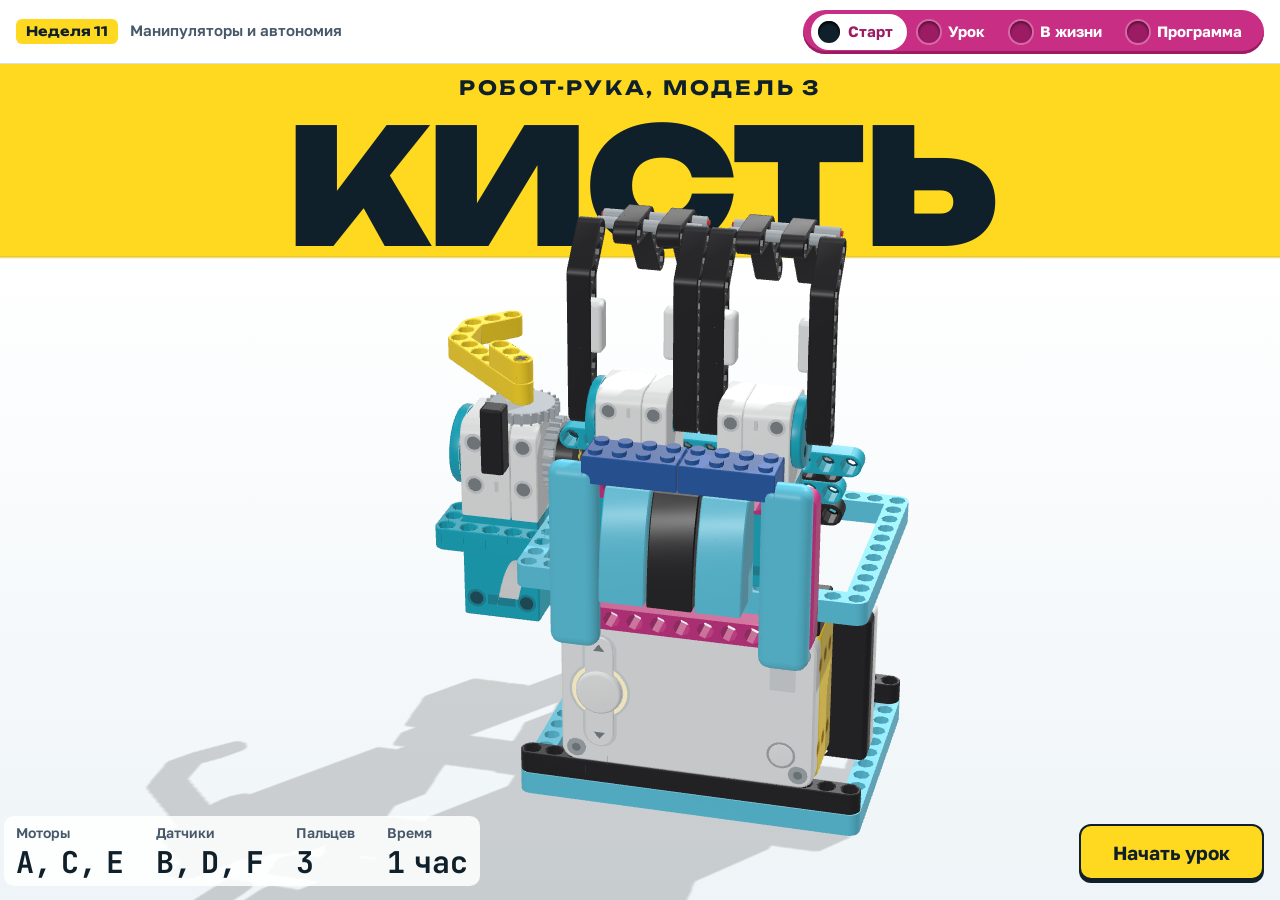
==== index.html @ 3fb63486 "Урок 11: «Кисть» на SPIKE Prime, три пальца, три мотора и три датчика Модель SPIKE Manipulator (авто" ====
<!doctype html>
<html lang="ru">
<head>
<meta charset="utf-8">
<meta name="viewport" content="width=device-width, initial-scale=1, viewport-fit=cover">
<title>Кисть</title>
<meta name="claude:viewport-fit-sides" content="cover">
<link rel="preconnect" href="https://fonts.googleapis.com">
<link rel="preconnect" href="https://fonts.gstatic.com" crossorigin>
<link rel="stylesheet" href="css/style.css">
<link rel="stylesheet" href="css/start.css">
<link rel="stylesheet" href="css/lesson.css">
<link rel="stylesheet" href="css/examples.css">
<link rel="stylesheet" href="css/blocks.css">
<link rel="stylesheet" href="css/program.css">
</head>
<body>
<header class="topbar">
  <a class="topbar__brand" href="#start" aria-label="Кисть, на старт">
    <span class="topbar__week">Неделя 11</span>
    <span class="topbar__topic">Манипуляторы и автономия</span>
  </a>
  <nav class="beam" aria-label="Разделы урока">
    <a class="beam__stop" href="#start" data-view="start"><span class="beam__hole"></span><span class="beam__label">Старт</span></a>
    <a class="beam__stop" href="#lesson" data-view="lesson"><span class="beam__hole"></span><span class="beam__label">Урок</span></a>
    <a class="beam__stop" href="#examples" data-view="examples"><span class="beam__hole"></span><span class="beam__label">В жизни</span></a>
    <a class="beam__stop" href="#program" data-view="program"><span class="beam__hole"></span><span class="beam__label">Программа</span></a>
  </nav>
</header>
<main>
<section id="view-start" class="view" aria-label="Старт">
<div class="hero">
  <p class="hero__kicker">Робот-рука, модель 3</p>
  <h1 class="hero__title">Кисть</h1>
  <div class="hero__stage" role="img" aria-label="Трёхмерная модель «Кисть» из набора LEGO SPIKE Prime: хаб, три пальца, три мотора и три датчика. Её можно вращать мышью или пальцем."></div>
  <div class="hero__foot">
    <dl class="hero__specs">
      <div><dt>Моторы</dt><dd>A, C, E</dd></div>
      <div><dt>Датчики</dt><dd>B, D, F</dd></div>
      <div><dt>Пальцев</dt><dd>3</dd></div>
      <div><dt>Время</dt><dd>1 час</dd></div>
    </dl>
    <a class="btn btn--primary hero__go" href="#lesson">Начать урок</a>
  </div>
</div>

</section>
<section id="view-lesson" class="view" aria-label="Урок" hidden>
<div class="les">

<svg class="les-defs" aria-hidden="true">
  <symbol id="les-ico-force" viewBox="0 0 48 48"><path d="M9 18H5a2 2 0 0 0-2 2v8a2 2 0 0 0 2 2h4M39 18h4a2 2 0 0 1 2 2v8a2 2 0 0 1-2 2h-4" fill="#fff" stroke="currentColor" stroke-width="1.5"/><rect x="9" y="10" width="30" height="28" rx="5" fill="#fff" stroke="currentColor" stroke-width="1.5"/><circle cx="24" cy="24" r="9" fill="currentColor"/><path d="M24 19.5v9M19.5 24h9" stroke="#fff" stroke-width="2.4" stroke-linecap="round"/></symbol>
  <symbol id="les-ico-colour" viewBox="0 0 48 48"><rect x="6" y="6" width="36" height="36" rx="5" fill="#fff" stroke="currentColor" stroke-width="1.5"/><circle cx="24" cy="24" r="13.5" fill="none" stroke="currentColor" stroke-width="2"/><circle cx="24" cy="24" r="9.5" fill="currentColor"/></symbol>
  <symbol id="les-ico-motor" viewBox="0 0 48 48"><circle cx="24" cy="24" r="21" fill="#fff" stroke="currentColor" stroke-width="1.5"/><circle cx="24" cy="12" r="5.7" fill="currentColor"/><circle cx="24" cy="36" r="5.7" fill="currentColor"/><circle cx="12" cy="24" r="5.7" fill="currentColor"/><circle cx="36" cy="24" r="5.7" fill="currentColor"/><path d="M24 20v8M20 24h8" stroke="currentColor" stroke-width="2" stroke-linecap="round"/></symbol>
  <symbol id="les-ico-play" viewBox="0 0 48 48"><path d="M17 13 35 24 17 35z" fill="#fff" stroke="#fff" stroke-width="3.5" stroke-linejoin="round"/></symbol>
  <!-- Week 9's Роборука from the side: hub, frame, motor, two fingers with tyres. -->
  <symbol id="les-pic-arm" viewBox="0 0 230 92">
    <rect x="6" y="22" width="66" height="48" rx="5" fill="#eceded" stroke="#10202a" stroke-width="2"/>
    <rect x="6" y="22" width="66" height="9" rx="4" fill="#fed920"/>
    <circle cx="20" cy="50" r="5" fill="#fff" stroke="#c92e85" stroke-width="3"/>
    <circle cx="60" cy="52" r="7" fill="#fff" stroke="#10202a" stroke-width="2"/>
    <rect x="79" y="25" width="60" height="42" rx="5" fill="none" stroke="#c92e85" stroke-width="9"/>
    <rect x="143" y="33" width="20" height="26" rx="3" fill="#01adc4"/>
    <rect x="161" y="35" width="13" height="22" rx="3" fill="#eceded" stroke="#10202a" stroke-width="2"/>
    <path d="M172 40l26-26M172 52l26 26" stroke="#16151a" stroke-width="7" fill="none"/>
    <circle cx="207" cy="14" r="10" fill="#16151a"/>
    <circle cx="207" cy="78" r="10" fill="#16151a"/>
  </symbol>
  <!-- Week 10's Захваты from the side: hub, stand with the Force Sensor and its wheel, grabber 2 in front. -->
  <symbol id="les-pic-tool" viewBox="0 0 360 200">
    <path d="M60 40C46 70 60 104 52 122M118 120c12-10 20-12 26-12" fill="none" stroke="#fff" stroke-width="7" stroke-linecap="round"/>
    <path d="M60 40C46 70 60 104 52 122M118 120c12-10 20-12 26-12" fill="none" stroke="#a9b0b5" stroke-width="1.5" stroke-dasharray="1 4" stroke-linecap="round"/>
    <rect x="20" y="120" width="112" height="70" rx="8" fill="#fed920"/>
    <rect x="25" y="125" width="102" height="60" rx="5" fill="#eceded"/>
    <circle cx="40" cy="155" r="8" fill="#fff" stroke="#10202a" stroke-width="2"/>
    <path d="M66 140h1M76 140h1M86 140h1M96 140h1M106 140h1M66 150h1M76 150h1M86 150h1M96 150h1M106 150h1M66 160h1M76 160h1M86 160h1M96 160h1M106 160h1M66 170h1M76 170h1M86 170h1M96 170h1M106 170h1" stroke="#a9b0b5" stroke-width="6" stroke-linecap="round"/>
    <rect x="8" y="22" width="11" height="168" rx="3" fill="#16151a"/>
    <rect x="24" y="52" width="10" height="68" rx="3" fill="#01adc4"/>
    <rect x="6" y="80" width="32" height="12" rx="3" fill="#c92e85"/>
    <rect x="28" y="12" width="12" height="40" rx="3" fill="#16151a"/>
    <rect x="38" y="12" width="40" height="40" rx="5" fill="#eceded" stroke="#10202a" stroke-width="2"/>
    <rect x="78" y="28" width="16" height="8" fill="#16151a"/>
    <rect x="92" y="14" width="14" height="36" rx="4" fill="#16151a"/>
    <path d="M95 18v28M99 18v28M103 18v28" stroke="#47586a" stroke-width="1.5"/>
    <rect x="108" y="98" width="62" height="24" rx="4" fill="#01adc4"/>
    <rect x="168" y="96" width="28" height="28" rx="4" fill="#eceded" stroke="#10202a" stroke-width="2"/>
    <rect x="196" y="100" width="22" height="20" rx="3" fill="#c92e85"/>
    <path d="M214 104h56l18-12h40l10 10-10 6h-36l-16 12h-62z" fill="#16151a"/>
    <path d="M214 116h60l14 10h44l8 8-8 6h-48l-14-10h-56z" fill="#16151a" opacity="0.72"/>
    <circle cx="244" cy="112" r="4" fill="#fed920"/>
  </symbol>
  <!-- Today's Кисть from the palm side: frames, hub, palm, two fingers of paired black liftarms, the yellow thumb on the left. -->
  <symbol id="les-pic-hand" viewBox="4 2 172 196">
    <rect x="44" y="186" width="124" height="10" rx="4" fill="#7fd3e6" stroke="#10202a" stroke-width="2"/>
    <rect x="58" y="140" width="96" height="46" rx="5" fill="#eceded" stroke="#10202a" stroke-width="2"/>
    <rect x="58" y="140" width="9" height="46" rx="3" fill="#fed920"/>
    <rect x="145" y="140" width="9" height="46" rx="3" fill="#fed920"/>
    <circle cx="106" cy="163" r="7" fill="#fff" stroke="#10202a" stroke-width="2"/>
    <rect x="44" y="128" width="124" height="12" rx="4" fill="#7fd3e6" stroke="#10202a" stroke-width="2"/>
    <path d="M70 92V22M90 92V22M116 92V22M136 92V22" fill="none" stroke="#16151a" stroke-width="9"/>
    <rect x="63" y="8" width="34" height="16" rx="5" fill="#16151a"/>
    <rect x="109" y="8" width="34" height="16" rx="5" fill="#16151a"/>
    <rect x="74" y="38" width="12" height="10" rx="3" fill="#eceded"/>
    <rect x="120" y="38" width="12" height="10" rx="3" fill="#eceded"/>
    <circle cx="44" cy="104" r="15" fill="#a9b0b5" stroke="#10202a" stroke-width="2" stroke-dasharray="3 2"/>
    <path d="M48 98H14V76" fill="none" stroke="#fed920" stroke-width="11" stroke-linecap="round" stroke-linejoin="round"/>
    <rect x="58" y="70" width="96" height="58" rx="7" fill="#7fd3e6" stroke="#10202a" stroke-width="2"/>
    <rect x="58" y="70" width="96" height="10" rx="3" fill="#1e5aa8"/>
    <rect x="98" y="80" width="16" height="44" fill="#16151a"/>
    <rect x="76" y="108" width="60" height="16" rx="3" fill="#c92e85"/>
  </symbol>
</svg>

<header class="les-head">
  <div>
    <p class="les-head__kicker">Урок: робот-рука, модель 3. Многопальцевые захваты</p>
    <h1>Манипуляторы и автономия</h1>
  </div>
  <div class="les-head__mid">
    <p class="les-head__goal"><b>Цель</b> Двух-трёхпальцевые захваты, улучшения модели, постройка личного захвата.</p>
    <dl class="les-head__facts">
      <div><dt>Время</dt><dd>1 час</dd></div>
      <div><dt>Вид работы</dt><dd>Сборка и разборка</dd></div>
      <div><dt>Неделя</dt><dd>11</dd></div>
    </dl>
  </div>
  <nav class="les-route" aria-labelledby="les-route-title">
    <h2 id="les-route-title">Что узнаем</h2>
    <ol>
      <li><button type="button" data-to="les-was">Три модели</button></li>
      <li><button type="button" data-to="les-fing">Сколько пальцев</button></li>
      <li><button type="button" data-to="les-hand">Наша кисть</button></li>
      <li><button type="button" data-to="les-code">Программа кисти</button></li>
      <li><button type="button" data-to="les-better">Улучшаем модель</button></li>
      <li><button type="button" data-to="les-own">Свой захват</button></li>
      <li><button type="button" data-to="les-build">Сборка и разборка</button></li>
      <li><button type="button" data-to="les-auto">Кто решает</button></li>
      <li><button type="button" data-to="les-quiz">Мини-тест</button></li>
    </ol>
  </nav>
</header>

<section class="les-sec les-was" id="les-was" aria-labelledby="les-was-title">
  <div>
    <h2 id="les-was-title">Три модели одной темы</h2>
    <p class="les-lead">Три урока, три робот-руки. Каждая следующая умеет больше.</p>
  </div>
  <div class="les-vs">
    <article class="les-vs__col">
      <svg class="les-vs__pic" viewBox="0 0 230 92" aria-hidden="true"><use href="#les-pic-arm"/></svg>
      <h3><span>Неделя 9</span> Роборука</h3>
      <dl>
        <div><dt>Моторы</dt><dd>Один, в порту F.</dd></div>
        <div><dt>Пальцы</dt><dd>Два, с шинами. Их сжимает один мотор.</dd></div>
        <div><dt>Управление</dt><dd>Левая кнопка на хабе.</dd></div>
      </dl>
    </article>
    <article class="les-vs__col">
      <svg class="les-vs__pic" viewBox="0 0 360 200" aria-hidden="true"><use href="#les-pic-tool"/></svg>
      <h3><span>Неделя 10</span> Захваты</h3>
      <dl>
        <div><dt>Моторы</dt><dd>Один, в порту A.</dd></div>
        <div><dt>Пальцы</dt><dd>Два сменных захвата: гибкий и раздвоенный.</dd></div>
        <div><dt>Управление</dt><dd>Датчик силы в порту E. Он чувствует, как сильно его нажали.</dd></div>
      </dl>
    </article>
    <article class="les-vs__col les-vs__col--now">
      <svg class="les-vs__pic" viewBox="0 0 172 196" aria-hidden="true"><use href="#les-pic-hand"/></svg>
      <h3><span>Неделя 11, сегодня</span> Кисть</h3>
      <dl>
        <div><dt>Моторы</dt><dd>Три: A, C и E. У каждого пальца свой мотор.</dd></div>
        <div><dt>Пальцы</dt><dd>Три: два пальца и большой палец.</dd></div>
        <div><dt>Управление</dt><dd>Три датчика: силы (D), цвета (F) и расстояния (B).</dd></div>
      </dl>
    </article>
  </div>
  <p class="les-was__sum"><b>Улучшить модель</b> — значит найти, что у неё получается плохо, и переделать именно это. У Роборуки и у захватов всё сжималось вместе, от одного мотора. У кисти каждый палец двигается сам.</p>
</section>

<section class="les-sec les-fing" id="les-fing" aria-labelledby="les-fing-title">
  <div>
    <h2 id="les-fing-title">Сколько пальцев нужно?</h2>
    <p class="les-lead">Два пальца сжимают предмет с двух сторон. Три пальца обхватывают его с трёх сторон. Выбери предмет и хват.</p>
  </div>
  <div class="les-fing__lab">
    <div class="les-fing__pick">
      <fieldset class="les-chips">
        <legend>Предмет</legend>
        <label><input type="radio" name="les-thing" value="cube"><span>Кубик LEGO</span></label>
        <label><input type="radio" name="les-thing" value="ball" checked><span>Мяч</span></label>
        <label><input type="radio" name="les-thing" value="pencil"><span>Карандаш</span></label>
        <label><input type="radio" name="les-thing" value="apple"><span>Яблоко</span></label>
      </fieldset>
      <fieldset class="les-chips">
        <legend>Хват</legend>
        <label><input type="radio" name="les-grip" value="2" checked><span>2 пальца</span></label>
        <label><input type="radio" name="les-grip" value="3"><span>3 пальца</span></label>
      </fieldset>
    </div>
    <figure class="les-fing__fig">
      <svg id="les-fing-svg" viewBox="-100 -100 200 200" role="img" aria-labelledby="les-fing-touch">
        <circle class="les-fing__ring" r="92"/>
        <g data-thing="cube"><rect class="les-fing__cube" x="-34" y="-34" width="68" height="68" rx="3"/><circle class="les-fing__stud" cx="-15" cy="-15" r="9"/><circle class="les-fing__stud" cx="15" cy="-15" r="9"/><circle class="les-fing__stud" cx="-15" cy="15" r="9"/><circle class="les-fing__stud" cx="15" cy="15" r="9"/></g>
        <g data-thing="ball"><circle class="les-fing__ball" r="40"/><path class="les-fing__seam" d="M-28-28c18 14 18 42 0 56M28-28c-18 14-18 42 0 56"/></g>
        <g data-thing="pencil"><path class="les-fing__pencil" d="M15.6-9V9L0 18-15.6 9V-9L0-18z"/><circle class="les-fing__wood" r="9"/><circle class="les-fing__lead" r="3.5"/></g>
        <g data-thing="apple"><circle class="les-fing__apple" r="48"/><path class="les-fing__stem" d="M0-6C1-16 4-22 8-27"/><path class="les-fing__leaf" d="M3-14c8-12 20-11 24-6-8 7-17 9-24 6z"/></g>
        <g id="les-fing-jaws"><g class="les-jaw"><rect x="0" y="-17" width="110" height="34" rx="8"/></g><g class="les-jaw"><rect x="0" y="-17" width="110" height="34" rx="8"/></g><g class="les-jaw"><rect x="0" y="-17" width="110" height="34" rx="8"/></g></g>
        <g id="les-fing-dots"></g>
      </svg>
      <figcaption>Вид сверху. Розовым отмечено, где пальцы касаются предмета.</figcaption>
    </figure>
    <div class="les-fing__out" aria-live="polite">
      <p class="les-fing__touch" id="les-fing-touch"></p>
      <p class="les-fing__v" id="les-fing-v"></p>
      <p class="les-fing__why" id="les-fing-why"></p>
    </div>
  </div>
  <p class="les-fing__note">Схема упрощённая: пальцы плоские и сходятся точно к середине. На деле многое решают форма пальцев, резина и сила сжатия.</p>
  <div class="les-thumb">
    <p><b>Рука человека.</b> Большой палец человека противопоставлен остальным: он может прижиматься к каждому из них. Попробуй поднять карандаш со стола, не трогая его большим пальцем.</p>
    <p><b>Наша кисть.</b> У неё тоже есть большой палец. Он поворачивается к ладони, навстречу двум другим пальцам.</p>
  </div>
</section>

<section class="les-sec les-hand" id="les-hand" aria-labelledby="les-hand-title">
  <div>
    <h2 id="les-hand-title">Наша кисть</h2>
    <p class="les-lead">Нажми на часть: она останется яркой, а всё остальное станет прозрачным. Модель можно вращать.</p>
  </div>
  <div class="les-hand__bench">
    <div class="les-hand__stage" id="les-hand-stage" role="img" aria-label="Трёхмерная модель кисти. Её можно вращать."></div>
    <div class="les-hand__panel">
      <div class="les-parts" id="les-parts" role="group" aria-label="Части кисти"></div>
      <div class="les-part" aria-live="polite">
        <h3 id="les-part-name">Вся кисть</h3>
        <p id="les-part-role">Хаб, три мотора и три датчика: вся электроника набора.</p>
      </div>
    </div>
  </div>
  <div class="les-hand__more">
    <div class="les-hand__ports">
      <h3>Порты</h3>
      <table class="les-tab les-ptab">
        <thead><tr><th scope="col">Порт</th><th scope="col">Что подключено</th><th scope="col">Зачем</th></tr></thead>
        <tbody>
          <tr><th scope="row"><button type="button" class="les-port" data-part="fingerA" aria-label="Порт A: показать палец A">A</button></th><td>Средний мотор</td><td>Палец A</td></tr>
          <tr><th scope="row"><button type="button" class="les-port" data-part="distance" aria-label="Порт B: показать датчик расстояния">B</button></th><td>Датчик расстояния</td><td>Смотрит назад. Программа автора его не использует</td></tr>
          <tr><th scope="row"><button type="button" class="les-port" data-part="fingerC" aria-label="Порт C: показать палец C">C</button></th><td>Средний мотор</td><td>Палец C, рядом с большим</td></tr>
          <tr><th scope="row"><button type="button" class="les-port" data-part="controls" aria-label="Порт D: показать датчики силы и цвета">D</button></th><td>Датчик силы</td><td>Кнопка: сгибает пальцы A и C</td></tr>
          <tr><th scope="row"><button type="button" class="les-port" data-part="thumb" aria-label="Порт E: показать большой палец">E</button></th><td>Большой мотор</td><td>Большой палец, через две шестерни</td></tr>
          <tr><th scope="row"><button type="button" class="les-port" data-part="controls" aria-label="Порт F: показать датчики силы и цвета">F</button></th><td>Датчик цвета</td><td>Красная карточка сгибает большой палец</td></tr>
        </tbody>
      </table>
    </div>
    <figure class="les-how">
      <svg viewBox="0 0 240 200" aria-hidden="true">
        <path class="les-how__arc" d="M120 22A118 118 0 0 1 198 170"/>
        <path class="les-how__tip" d="M198 170l-14-2 9-11z"/>
        <rect class="les-how__motor" x="58" y="108" width="54" height="54" rx="9"/>
        <g class="les-how__finger"><path d="M85 135V40l35-18"/><circle cx="85" cy="70" r="3.5"/><circle cx="85" cy="100" r="3.5"/></g>
        <circle class="les-how__rotor" cx="85" cy="135" r="13"/>
        <path class="les-how__axle" d="M79 135h12M85 129v12"/>
      </svg>
      <figcaption><b>Как двигается палец.</b> Весь палец поворачивается на оси своего мотора. Суставов внутри пальца нет: он жёсткий.</figcaption>
    </figure>
    <figure class="les-gears">
      <svg viewBox="0 0 280 200" aria-hidden="true">
        <g transform="translate(88 112)"><g id="les-gear-a"><path class="les-gears__wheel" id="les-gear-a-path"/><circle class="les-gears__hub" r="12"/><path class="les-gears__mark" d="M0-12v-18"/></g></g>
        <g transform="translate(165 112)"><g id="les-gear-b"><path class="les-gears__wheel" id="les-gear-b-path" transform="rotate(3.75)"/><path class="les-gears__thumb les-gears__thumb--edge" d="M0 0V-70h-26"/><path class="les-gears__thumb" d="M0 0V-70h-26"/><circle class="les-gears__hub" r="12"/></g></g>
        <text class="les-gears__lbl" x="62" y="190">мотор E</text>
        <text class="les-gears__lbl" x="206" y="190">большой палец</text>
      </svg>
      <figcaption><b>Шестерни большого пальца.</b> Две одинаковые шестерни по 24 зуба: палец поворачивается на столько же градусов, сколько мотор, но в другую сторону.</figcaption>
      <label class="les-range">Поверни мотор E<input type="range" id="les-gear" min="0" max="80" value="0"></label>
      <p class="les-gears__out" id="les-gear-out"></p>
    </figure>
  </div>
</section>

<section class="les-sec les-code" id="les-code" aria-labelledby="les-code-title">
  <div>
    <h2 id="les-code-title">Программа кисти</h2>
    <p class="les-lead">Программу «Manipulator 1» написал автор модели. В ней шесть подпрограмм, и каждая ждёт своего события. Когда подпрограмма работает, она светится, как в приложении SPIKE.</p>
  </div>
  <div class="les-code__bench">
    <div class="les-stacks">
      <div class="les-stacks__group">
        <h3>Старт</h3>
        <article class="les-stack" data-stack="start">
          <div class="les-prog" role="img" aria-label="Когда запускается подпрограмма: моторам A, C и E задать скорость 100 процентов, затем A, C и E перейти самым коротким путём в положение 0.">
            <div class="blk blk--hat blk--event"><svg class="blk__ico"><use href="#les-ico-play"/></svg>когда запускается подпрограмма</div>
            <div class="blk blk--motor"><svg class="blk__ico"><use href="#les-ico-motor"/></svg><span class="blk__port">A</span>задать скорость<span class="blk__num">100</span>%</div>
            <div class="blk blk--motor"><svg class="blk__ico"><use href="#les-ico-motor"/></svg><span class="blk__port">C</span>задать скорость<span class="blk__num">100</span>%</div>
            <div class="blk blk--motor"><svg class="blk__ico"><use href="#les-ico-motor"/></svg><span class="blk__port">E</span>задать скорость<span class="blk__num">100</span>%</div>
            <div class="blk blk--motor"><svg class="blk__ico"><use href="#les-ico-motor"/></svg><span class="blk__port">A</span>перейти<span class="blk__dd">самым коротким путём</span>в положение<span class="blk__num">0</span></div>
            <div class="blk blk--motor"><svg class="blk__ico"><use href="#les-ico-motor"/></svg><span class="blk__port">C</span>перейти<span class="blk__dd">самым коротким путём</span>в положение<span class="blk__num">0</span></div>
            <div class="blk blk--motor"><svg class="blk__ico"><use href="#les-ico-motor"/></svg><span class="blk__port">E</span>перейти<span class="blk__dd">самым коротким путём</span>в положение<span class="blk__num">0</span></div>
          </div>
          <p>При запуске: самая большая скорость и все три пальца в положение 0, то есть разжаты.</p>
        </article>
      </div>
      <div class="les-stacks__group">
        <h3>Датчик силы, порт D</h3>
        <article class="les-stack" data-stack="pressed">
          <div class="les-prog" role="img" aria-label="D когда нажата: C перейти самым коротким путём в положение 270.">
            <div class="blk blk--hat blk--event"><svg class="blk__ico"><use href="#les-ico-force"/></svg><span class="blk__port">D</span>когда<span class="blk__dd">нажата</span></div>
            <div class="blk blk--motor"><svg class="blk__ico"><use href="#les-ico-motor"/></svg><span class="blk__port">C</span>перейти<span class="blk__dd">самым коротким путём</span>в положение<span class="blk__num">270</span></div>
          </div>
          <p>Нажали слегка: сгибается палец C. Самый короткий путь от 0 до 270 — поворот на 90° против часовой стрелки.</p>
        </article>
        <article class="les-stack" data-stack="hard">
          <div class="les-prog" role="img" aria-label="D когда сильно нажата: A перейти самым коротким путём в положение 90.">
            <div class="blk blk--hat blk--event"><svg class="blk__ico"><use href="#les-ico-force"/></svg><span class="blk__port">D</span>когда<span class="blk__dd">сильно нажата</span></div>
            <div class="blk blk--motor"><svg class="blk__ico"><use href="#les-ico-motor"/></svg><span class="blk__port">A</span>перейти<span class="blk__dd">самым коротким путём</span>в положение<span class="blk__num">90</span></div>
          </div>
          <p>Нажали сильно: сгибается ещё и палец A. Пальцы A и C зеркальные, поэтому у A положение 90, а у C 270.</p>
        </article>
        <article class="les-stack" data-stack="released">
          <div class="les-prog" role="img" aria-label="D когда отпущена: A перейти самым коротким путём в положение 0, затем C перейти самым коротким путём в положение 0.">
            <div class="blk blk--hat blk--event"><svg class="blk__ico"><use href="#les-ico-force"/></svg><span class="blk__port">D</span>когда<span class="blk__dd">отпущена</span></div>
            <div class="blk blk--motor"><svg class="blk__ico"><use href="#les-ico-motor"/></svg><span class="blk__port">A</span>перейти<span class="blk__dd">самым коротким путём</span>в положение<span class="blk__num">0</span></div>
            <div class="blk blk--motor"><svg class="blk__ico"><use href="#les-ico-motor"/></svg><span class="blk__port">C</span>перейти<span class="blk__dd">самым коротким путём</span>в положение<span class="blk__num">0</span></div>
          </div>
          <p>Отпустили: сначала разгибается палец A, за ним палец C.</p>
        </article>
      </div>
      <div class="les-stacks__group">
        <h3>Датчик цвета, порт F</h3>
        <article class="les-stack" data-stack="red">
          <div class="les-prog" role="img" aria-label="F когда цвет красный: E перейти самым коротким путём в положение 80.">
            <div class="blk blk--hat blk--event"><svg class="blk__ico"><use href="#les-ico-colour"/></svg><span class="blk__port">F</span>когда цвет<span class="blk__dd blk__dd--sw"><i style="background:#e3000b"></i>красный</span></div>
            <div class="blk blk--motor"><svg class="blk__ico"><use href="#les-ico-motor"/></svg><span class="blk__port">E</span>перейти<span class="blk__dd">самым коротким путём</span>в положение<span class="blk__num">80</span></div>
          </div>
          <p>Показали красную карточку: сгибается большой палец.</p>
        </article>
        <article class="les-stack" data-stack="none">
          <div class="les-prog" role="img" aria-label="F когда цвет нет цвета: E перейти самым коротким путём в положение 0.">
            <div class="blk blk--hat blk--event"><svg class="blk__ico"><use href="#les-ico-colour"/></svg><span class="blk__port">F</span>когда цвет<span class="blk__dd blk__dd--sw"><i class="is-none"></i>нет цвета</span></div>
            <div class="blk blk--motor"><svg class="blk__ico"><use href="#les-ico-motor"/></svg><span class="blk__port">E</span>перейти<span class="blk__dd">самым коротким путём</span>в положение<span class="blk__num">0</span></div>
          </div>
          <p>Убрали карточку: датчик видит «нет цвета», и большой палец разгибается.</p>
        </article>
      </div>
    </div>
    <div class="les-try" id="les-try">
      <div class="les-try__stage" id="les-try-stage" role="img" aria-label="Трёхмерная модель кисти, вид со стороны оператора. Её можно вращать."></div>
      <div class="les-try__panel">
        <p class="les-try__lbl">Датчик силы D</p>
        <div class="les-switch les-switch--3" role="group" aria-label="Датчик силы D">
          <button type="button" data-force="0" aria-pressed="true">Отпущена</button>
          <button type="button" data-force="1" aria-pressed="false">Нажата</button>
          <button type="button" data-force="2" aria-pressed="false">Сильно нажата</button>
        </div>
        <p class="les-try__lbl">Датчик цвета F</p>
        <button type="button" class="les-card" id="les-card" aria-pressed="false"><i></i>Красная карточка</button>
        <p class="les-try__read"><span>A <output id="les-pos-A">0</output>°</span><span>C <output id="les-pos-C">0</output>°</span><span>E <output id="les-pos-E">0</output>°</span></p>
        <p class="les-try__hint">Попробуй: нажми слегка, потом сильно, потом отпусти. Оператор стоит сзади кисти: там датчики силы и цвета.</p>
      </div>
    </div>
  </div>
</section>

<section class="les-sec les-better" id="les-better" aria-labelledby="les-better-title">
  <div>
    <h2 id="les-better-title">Улучшаем модель</h2>
    <p class="les-lead">Модель редко получается идеальной с первого раза. Инженеры улучшают её по кругу:</p>
  </div>
  <div class="les-cycle">
    <ol>
      <li><b>Собрали</b> По инструкции.</li>
      <li><b>Испытали</b> Берём разные предметы.</li>
      <li><b>Нашли слабое место</b> Что выпадает и почему?</li>
      <li><b>Улучшили</b> Меняем одно.</li>
      <li><b>Снова испытали</b> Стало лучше?</li>
    </ol>
  </div>
  <div class="les-ideas">
    <article class="les-idea">
      <h3>Резиновые накладки на пальцы</h3>
      <p>Резина даёт трение, и предмет не выскальзывает. Так работали шины на пальцах Роборуки.</p>
    </article>
    <article class="les-idea">
      <h3>Три пальца одним нажатием</h3>
      <p>Сейчас для большого пальца нужна ещё и карточка. Если сильное нажатие сгибает все три пальца, хватит одной руки.</p>
      <p class="les-idea__try">Задание «Три пальца одной кнопкой» на экране «Программа».</p>
    </article>
    <article class="les-idea">
      <h3>Кисть реагирует сама</h3>
      <p>Датчик расстояния уже стоит на модели, но программа его не использует. С ним кисть может сама разжаться, когда к ней подносят руку.</p>
      <p class="les-idea__try">Задание «Передай предмет» на экране «Программа».</p>
    </article>
    <article class="les-idea">
      <h3>Другие шестерни для большого пальца</h3>
      <p>Сейчас шестерни одинаковые, 1:1. Маленькая на моторе и большая на пальце: палец сильнее, но медленнее. Наоборот: быстрее, но слабее.</p>
    </article>
  </div>
</section>

<section class="les-sec les-own" id="les-own" aria-labelledby="les-own-title">
  <div>
    <h2 id="les-own-title">Свой захват</h2>
    <p class="les-lead">Придумай захват для своего предмета. Выбери ответы, и появится паспорт захвата. Он сохранится в этом браузере.</p>
  </div>
  <div class="les-own__bench">
    <form class="les-plan" id="les-plan" autocomplete="off">
      <label class="les-plan__name">Название<input type="text" name="gname" maxlength="30" placeholder="Мой захват"></label>
    </form>
    <article class="les-pass" id="les-pass" aria-live="polite"></article>
  </div>
  <div class="les-rules">
    <div>
      <h3>Как строим</h3>
      <ol>
        <li>Сначала паспорт, потом сборка: так сразу видно, сколько нужно моторов.</li>
        <li>Детали берём из тех, что не вошли в кисть.</li>
        <li>Моторы и датчики снимаем с кисти: других в наборе нет. Запоминаем, какой кабель шёл в какой порт.</li>
      </ol>
    </div>
    <div>
      <h3>Как испытываем</h3>
      <ol>
        <li>Три предмета: с плоскими сторонами, круглый и тяжёлый.</li>
        <li>Каждый берём три раза одинаково. Меняем только одно, как в честном испытании прошлого урока.</li>
        <li>Результат отмечаем в паспорте. Не держит — ищем слабое место и улучшаем.</li>
      </ol>
    </div>
  </div>
</section>

<section class="les-sec les-build" id="les-build" aria-labelledby="les-build-title">
  <div>
    <h2 id="les-build-title">Сборка и разборка</h2>
    <p class="les-lead">Инструкция — PDF-файл у учителя: «робо рука 3 моторами и 3 датчиками». В приложении SPIKE этой модели нет. В инструкции 21 основной шаг. Пальцы, большой палец, рамку с датчиками и ладонь собирают отдельно, а потом ставят на место.</p>
    <p class="les-credit">Модель SPIKE Manipulator, автор Irwin Wu</p>
  </div>
  <div class="les-build__bench">
    <div class="les-build__stage" id="les-build-stage" role="img" aria-label="Трёхмерная модель на этапе сборки. Её можно вращать."></div>
    <div class="les-build__card" aria-live="polite">
      <p class="les-build__steps"><span id="les-stage-n"></span> <span id="les-stage-steps"></span></p>
      <h3 id="les-stage-title"></h3>
      <p id="les-stage-text"></p>
      <p class="les-build__parts"><b>Детали</b> <span id="les-stage-parts"></span></p>
      <div class="les-build__nav">
        <button type="button" class="btn" id="les-stage-prev">Назад</button>
        <button type="button" class="btn btn--primary" id="les-stage-next">Дальше</button>
      </div>
    </div>
  </div>
  <ol class="les-rail" id="les-rail" aria-label="Этапы сборки, одно отверстие на шаг инструкции"></ol>
  <div class="les-build__how">
    <p><b>Работаем в парах.</b> Ученик А собирает основу: основание, хаб, датчик расстояния и верхнюю раму. Ученик Б собирает отдельные блоки: пальцы, большой палец, рамку с датчиками и ладонь. Потом вместе ставите блоки на основу по шагам инструкции.</p>
    <p class="les-ports"><span>Палец A <b>A</b></span><span>Палец C <b>C</b></span><span>Большой палец <b>E</b></span><span>Расстояние <b>B</b></span><span>Сила <b>D</b></span><span>Цвет <b>F</b></span></p>
  </div>
  <div class="les-build__take">
    <label class="les-range">Разобрать<input type="range" id="les-explode" min="0" max="100" value="0"></label>
    <p>В конце урока разберите модель и разложите детали по ячейкам: штифты к штифтам, балки к балкам. Кабели вынимайте из хаба за разъём, не тяните за провод.</p>
  </div>
</section>

<section class="les-sec les-auto" id="les-auto" aria-labelledby="les-auto-title">
  <div class="les-auto__head">
    <h2 id="les-auto-title">Кто решает, когда сжать?</h2>
    <p>Манипулятор — это рука робота. Автономия — это когда машина сама решает, что делать. За три урока наши руки поднялись по этой лестнице.</p>
  </div>
  <ol class="les-ladder">
    <li>
      <svg class="les-ladder__pic" viewBox="0 0 230 92" aria-hidden="true"><use href="#les-pic-arm"/></svg>
      <h3>Ручное управление</h3>
      <p class="les-ladder__who">Решает человек</p>
      <p><b>Неделя 9, кнопка хаба.</b> Нажал — рука сжалась, отпустил — разжалась. Каждую команду даёт человек.</p>
    </li>
    <li>
      <svg class="les-ladder__pic" viewBox="0 0 360 200" aria-hidden="true"><use href="#les-pic-tool"/></svg>
      <h3>Программа</h3>
      <p class="les-ladder__who">Решает программа, её написал человек</p>
      <p><b>Неделя 10, датчик силы.</b> Человек нажимает, а программа решает, как мотору двигаться и где остановиться.</p>
      <p class="les-ladder__next">У кисти программа выбирает ещё и пальцы: слегка — один, сильно — два.</p>
    </li>
    <li>
      <svg class="les-ladder__pic" viewBox="0 0 172 196" aria-hidden="true"><use href="#les-pic-hand"/></svg>
      <h3>Автономия</h3>
      <p class="les-ladder__who">Решает машина</p>
      <p><b>Неделя 11, датчики цвета и расстояния.</b> Машина сама замечает карточку или руку и сама решает, когда сжать и когда разжать.</p>
      <p class="les-ladder__next">Сейчас у кисти решает человек: он жмёт кнопку и показывает карточку. С датчиком расстояния решать будет сама кисть.</p>
    </li>
  </ol>
</section>

<section class="les-sec les-quiz" id="les-quiz" aria-labelledby="les-quiz-title">
  <div class="les-quiz__head">
    <h2 id="les-quiz-title">Мини-тест</h2>
    <p class="les-quiz__pins" id="les-quiz-pins" role="img"></p>
    <p class="les-quiz__last" id="les-quiz-last"></p>
  </div>
  <div class="les-quiz__box" id="les-quiz-box"></div>
</section>

<footer class="les-foot">
  <a class="btn btn--primary les-foot__next" href="#examples">Дальше: в жизни</a>
  <p>Модель SPIKE Manipulator, автор Irwin Wu. LEGO и SPIKE — товарные знаки LEGO Group. Это учебный материал учителя, он не связан с LEGO Group и не одобрен ею.</p>
</footer>

</div>

</section>
<section id="view-examples" class="view" aria-label="Примеры из жизни" hidden>
<div class="ex">
  <div class="ex__main">
    <div class="ex__stage" id="ex-stage">
      <span class="ex__grip" id="ex-grip"></span>
      <button type="button" class="ex__toggle" id="ex-toggle"><svg viewBox="0 0 24 24" aria-hidden="true"><path class="ex__ico-play" d="M7 4.5v15l13-7.5z"/><path class="ex__ico-pause" d="M6 4h4.5v16H6zM13.5 4H18v16h-4.5z"/></svg></button>
    </div>
    <div class="ex__time">
      <p class="ex__now" id="ex-now"></p>
      <ol class="ex__steps" id="ex-steps"></ol>
    </div>
  </div>
  <aside class="ex__side">
    <header class="ex__head">
      <h1>В жизни</h1>
      <p>Шесть рук и захватов с пальцами</p>
    </header>
    <ul class="ex__list" id="ex-list"></ul>
    <dl class="ex__facts">
      <div><dt>Где</dt><dd id="ex-where"></dd></div>
      <div><dt>Что делает</dt><dd id="ex-does"></dd></div>
      <div><dt>Пальцы</dt><dd id="ex-how"></dd></div>
      <div><dt>Датчики</dt><dd id="ex-sensors"></dd></div>
      <div><dt>Самостоятельность</dt><dd><span class="ex__levels" id="ex-levels"></span><span id="ex-auto"></span></dd></div>
    </dl>
    <p class="ex__common"><b>Что общего с нашей кистью</b><span id="ex-common"></span></p>
    <a class="btn btn--primary ex__next" href="#program">Дальше: программа</a>
  </aside>
</div>

</section>
<section id="view-program" class="view" aria-label="Программа" hidden>
<div class="prog" id="prog">
  <section class="prog__left" aria-label="Программа из блоков">
    <div class="tasks">
      <div class="tasks__tabs" id="task-tabs"></div>
      <p class="tasks__goal" id="task-goal"></p>
      <p class="tasks__hint" id="task-hint" hidden></p>
      <table class="tasks__table" id="task-table" hidden></table>
      <div class="tasks__row">
        <p class="tasks__status" id="task-status" role="status"></p>
        <div class="tasks__acts">
          <button type="button" class="tasks__act" id="task-hint-btn" aria-expanded="false">Подсказка</button>
          <button type="button" class="tasks__act" id="task-solution">Показать решение</button>
          <button type="button" class="tasks__act" id="task-reset">Сбросить стол</button>
          <button type="button" class="tasks__act" id="task-restart">Начать заново</button>
        </div>
      </div>
    </div>
    <div class="prog__ws">
      <div class="prog__blockly" id="prog-blockly"></div>
      <div class="prog__tools" id="prog-tools">
        <button type="button" data-tool="fit" aria-label="Показать все блоки" title="Показать все блоки">
          <svg viewBox="0 0 24 24" aria-hidden="true"><path d="M3 3l6 6m0-4.5V9H4.5M21 3l-6 6m0-4.5V9h4.5M3 21l6-6m0 4.5V15H4.5M21 21l-6-6m0 4.5V15h4.5"/></svg>
        </button>
        <button type="button" data-tool="out" aria-label="Уменьшить" title="Уменьшить">
          <svg viewBox="0 0 24 24" aria-hidden="true"><circle cx="10.5" cy="10.5" r="7.5"/><path d="M6.5 10.5h8M16 16l5.5 5.5"/></svg>
        </button>
        <button type="button" data-tool="in" aria-label="Увеличить" title="Увеличить">
          <svg viewBox="0 0 24 24" aria-hidden="true"><circle cx="10.5" cy="10.5" r="7.5"/><path d="M6.5 10.5h8M10.5 6.5v8M16 16l5.5 5.5"/></svg>
        </button>
        <span class="prog__toolgap"></span>
        <button type="button" data-tool="undo" aria-label="Отменить" title="Отменить">
          <svg viewBox="0 0 24 24" aria-hidden="true"><path d="M8.5 5 4 9.5 8.5 14M4.5 9.5H15a5.5 5.5 0 0 1 0 11h-3"/></svg>
        </button>
        <button type="button" data-tool="redo" aria-label="Вернуть" title="Вернуть">
          <svg viewBox="0 0 24 24" aria-hidden="true"><path d="M15.5 5 20 9.5 15.5 14M19.5 9.5H9a5.5 5.5 0 0 0 0 11h3"/></svg>
        </button>
      </div>
      <div class="prog__run">
        <button type="button" class="prog__round prog__round--stop" id="prog-stop" aria-label="Остановить программу" title="Остановить">
          <svg viewBox="0 0 24 24" aria-hidden="true"><rect x="5" y="5" width="14" height="14" rx="2"/></svg>
        </button>
        <button type="button" class="prog__round prog__round--play" id="prog-play" aria-label="Запустить программу" title="Запустить">
          <svg viewBox="0 0 24 24" aria-hidden="true"><path d="M7 4.2v15.6a1 1 0 0 0 1.5.86l12.4-7.8a1 1 0 0 0 0-1.72L8.5 3.34A1 1 0 0 0 7 4.2z"/></svg>
        </button>
      </div>
    </div>
  </section>

  <div class="prog__split" id="prog-split" role="separator" tabindex="0" aria-orientation="vertical" aria-label="Граница между блоками и моделью. Стрелки влево и вправо двигают её."></div>

  <section class="prog__right" aria-label="Модель">
    <div class="prog__stage" id="prog-stage">
      <div class="stand" role="group" aria-label="Что стоит на подставке перед ладонью">
        <button type="button" data-obj="" aria-pressed="true">Пусто</button>
        <button type="button" data-obj="cube" aria-pressed="false">Кубик</button>
        <button type="button" data-obj="pencil" aria-pressed="false">Карандаш</button>
        <button type="button" data-obj="ball" aria-pressed="false">Мяч</button>
        <button type="button" data-obj="apple" aria-pressed="false">Яблоко</button>
      </div>
      <button type="button" class="lift" id="prog-lift" aria-keyshortcuts="ArrowUp" title="Стрелка вверх">
        <svg viewBox="0 0 24 24" aria-hidden="true"><path d="M12 4 5 12h4.5v8h5v-8H19z"/></svg>Поднять кисть
      </button>
    </div>
    <div class="hubp">
      <div class="hubp__hub">
        <div class="hubp__leds" id="hub-leds" role="img" aria-label="Экран хаба, 5 на 5 огней"></div>
        <div class="hubp__pill">
          <button type="button" id="hub-left" aria-label="Левая кнопка хаба"><svg viewBox="0 0 24 24" aria-hidden="true"><path d="M7 12l9-6v12z"/></svg></button>
          <button type="button" id="hub-center" class="hubp__center" aria-label="Центральная кнопка: запуск и остановка"></button>
          <button type="button" id="hub-right" aria-label="Правая кнопка хаба"><svg viewBox="0 0 24 24" aria-hidden="true"><path d="M17 12 8 6v12z"/></svg></button>
        </div>
      </div>
      <div class="force">
        <button type="button" class="force__wheel" id="force-btn" aria-label="Датчик силы, порт D. Нажми и держи: у верхнего края слабо, у нижнего 10 ньютонов. Пробел нажимает на 4 ньютона, Shift и пробел на 9."><span class="force__cap"></span></button>
        <p class="force__read"><b id="force-n">0,0</b> Н</p>
        <p class="force__state" id="force-state">отпущена</p>
        <button type="button" class="force__latch" id="force-latch" aria-pressed="false" title="Датчик остаётся нажатым, когда отпускаешь мышь">Держать</button>
      </div>
      <div class="ports">
        <table class="ports__motors">
          <tr><td></td><th scope="col">угол</th><th scope="col">скорость</th><th scope="col">мощность</th></tr>
          <tr><th scope="row">A</th><td><b id="read-A-angle">0</b>°</td><td><b id="read-A-speed">0</b>%</td><td><b id="read-A-power">0</b>%</td></tr>
          <tr><th scope="row">C</th><td><b id="read-C-angle">0</b>°</td><td><b id="read-C-speed">0</b>%</td><td><b id="read-C-power">0</b>%</td></tr>
          <tr><th scope="row">E</th><td><b id="read-E-angle">0</b>°</td><td><b id="read-E-speed">0</b>%</td><td><b id="read-E-power">0</b>%</td></tr>
        </table>
        <dl class="ports__sensors">
          <div><dt>B</dt><dd id="read-B">нет</dd></div>
          <div><dt>D</dt><dd id="read-D">0,0 Н</dd></div>
          <div><dt>F</dt><dd id="read-F">нет цвета</dd></div>
        </dl>
      </div>
      <div class="person">
        <div class="cards" id="cards" role="group" aria-label="Карточка у датчика цвета, порт F. Клавиши 1–6, 0 убирает"></div>
        <label class="dist">
          <span class="dist__name">Рука у датчика расстояния</span>
          <input type="range" id="dist" min="2" max="41" value="41" aria-describedby="dist-out">
          <output id="dist-out" for="dist">нет</output>
        </label>
      </div>
    </div>
  </section>
</div>

</section>
</main>
<div id="toasts" class="toasts" role="status" aria-live="polite"></div>
<script src="vendor/three.min.js"></script>
<script src="vendor/three-addons.js"></script>
<script src="vendor/blockly/blockly_compressed_vertical.js"></script>
<script src="vendor/blockly/blocks_compressed.js"></script>
<script src="vendor/blockly/blocks_compressed_vertical.js"></script>
<script src="vendor/blockly/messages.js"></script>
<script src="vendor/blockly/msg_ru.js"></script>
<script src="js/core.js"></script>
<script src="js/robot.js"></script>
<script src="js/hero.js"></script>
<script src="js/lesson.js"></script>
<script src="js/scenes.js"></script>
<script src="js/examples.js"></script>
<script src="js/blocks.js"></script>
<script src="js/vm.js"></script>
<script src="js/sim.js"></script>
<script src="js/program.js"></script>
<script>
RA.boot();
// Fonts load after the page works: a school network that hangs on Google must not hold up the lesson.
document.head.append(Object.assign(document.createElement('link'), { rel: 'stylesheet', href: 'https://fonts.googleapis.com/css2?family=Golos+Text:wght@400;500;600;700;800&family=JetBrains+Mono:wght@500;700&family=Unbounded:wght@500;700;900&display=swap' }));
</script>
</body>
</html>
---- css/style.css ----
/* Layout: app shell with a Technic beam as the top navigation; each lesson part is one view.
   Single light theme on purpose: this runs on classroom projectors, and the SPIKE app is white. */
:root {
  --ink: #10202a;        /* text, blue-black like Technic parts */
  --ink-2: #47586a;      /* secondary text */
  --line: #d6e1e7;       /* hairlines */
  --paper: #ffffff;
  --mist: #eef4f7;       /* page ground, azure-biased grey */
  --azure: #00adc4;      /* motor housing */
  --azure-deep: #00788c;
  --magenta: #c92e85;    /* frame */
  --magenta-deep: #9c1c63;
  --yellow: #fed920;     /* hub */
  --black: #16151a;
  --ok: #00964f;
  --warn: #c2410c;
  --font-display: "Unbounded", "Arial Black", system-ui, sans-serif;
  --font-body: "Golos Text", "Segoe UI", Roboto, Arial, sans-serif;
  --font-mono: "JetBrains Mono", "Cascadia Mono", Consolas, monospace;
  --topbar-h: 64px;
  --gutter-l: max(16px, env(safe-area-inset-left, 0px));
  --gutter-r: max(16px, env(safe-area-inset-right, 0px));
  color-scheme: light;
}
*, *::before, *::after { box-sizing: border-box; }
html, body { height: 100%; }
body {
  margin: 0;
  background: var(--mist);
  color: var(--ink);
  font: 400 18px/1.55 var(--font-body);
  -webkit-text-size-adjust: 100%;
}
body::before { content: ""; position: fixed; inset: 0 0 auto; height: env(safe-area-inset-top, 0px); z-index: 10; background: var(--paper); }
h1, h2, h3 { font-family: var(--font-display); font-weight: 700; line-height: 1.15; margin: 0; text-wrap: balance; }
p { margin: 0; }
a { color: var(--azure-deep); }
button { font: inherit; color: inherit; }
:focus-visible { outline: 3px solid var(--azure); outline-offset: 2px; border-radius: 4px; }

.topbar {
  position: sticky; top: env(safe-area-inset-top, 0px); z-index: 20;
  height: var(--topbar-h);
  display: flex; align-items: center; justify-content: space-between; gap: 16px;
  padding-left: var(--gutter-l); padding-right: var(--gutter-r);
  background: var(--paper);
  border-bottom: 1px solid var(--line);
}
.topbar__brand { display: flex; align-items: baseline; gap: 12px; min-width: 0; text-decoration: none; color: inherit; }
.topbar__week {
  font: 700 13px/1 var(--font-display); white-space: nowrap;
  padding: 6px 10px; background: var(--yellow); border-radius: 6px;
}
.topbar__topic { font-weight: 600; font-size: 15px; color: var(--ink-2); white-space: nowrap; overflow: hidden; text-overflow: ellipsis; }

/* The nav is a Technic beam: stops are its pin holes, a finished stop gets a yellow pin. */
.beam {
  --hole: 22px;
  display: flex; align-items: center; gap: 4px;
  height: 44px; padding: 0 8px;
  border-radius: 22px;
  background: var(--magenta);
  box-shadow: inset 0 -3px 0 var(--magenta-deep);
}
.beam__stop {
  display: flex; align-items: center; gap: 8px;
  height: 36px; padding: 0 14px 0 7px;
  border-radius: 18px;
  color: #fff; text-decoration: none;
  font-weight: 700; font-size: 15px; white-space: nowrap;
}
.beam__stop:hover { background: rgba(255, 255, 255, 0.14); }
.beam__stop:focus-visible { outline-color: var(--yellow); }
.beam__hole {
  width: var(--hole); height: var(--hole); flex: none; border-radius: 50%;
  background: var(--magenta-deep);
  box-shadow: inset 0 2px 3px rgba(0, 0, 0, 0.45), 0 0 0 2px rgba(255, 255, 255, 0.28);
}
.beam__stop.is-done .beam__hole { background: radial-gradient(circle at 40% 35%, #fff2a8, var(--yellow) 60%); box-shadow: 0 0 0 2px rgba(255, 255, 255, 0.5); }
.beam__stop.is-current { background: #fff; color: var(--magenta-deep); }
.beam__stop.is-current .beam__hole { background: var(--ink); box-shadow: inset 0 2px 3px #000; }
.beam__stop.is-current.is-done .beam__hole { background: radial-gradient(circle at 40% 35%, #fff2a8, var(--yellow) 60%); box-shadow: 0 0 0 2px var(--magenta); }

.view { min-height: calc(100% - var(--topbar-h)); }

.btn {
  display: inline-flex; align-items: center; justify-content: center; gap: 10px;
  min-height: 48px; padding: 0 22px;
  border: 2px solid var(--ink); border-radius: 12px;
  background: var(--paper); color: var(--ink);
  font: 700 16px/1 var(--font-body); text-decoration: none; cursor: pointer;
  box-shadow: 0 3px 0 var(--ink);
  transition: transform 0.08s, box-shadow 0.08s;
}
.btn:hover { transform: translateY(1px); box-shadow: 0 2px 0 var(--ink); }
.btn:active { transform: translateY(3px); box-shadow: none; }
.btn--primary { background: var(--yellow); }
.btn--azure { background: var(--azure); color: #fff; }

.toasts {
  position: fixed; z-index: 50;
  left: 50%; transform: translateX(-50%);
  bottom: calc(20px + env(safe-area-inset-bottom, 0px));
  display: grid; gap: 8px; justify-items: center;
  width: min(560px, calc(100% - 32px));
  pointer-events: none;
}
.toast {
  padding: 12px 18px; border-radius: 12px;
  background: var(--ink); color: #fff;
  font-weight: 600; font-size: 16px; line-height: 1.35;
  box-shadow: 0 8px 24px rgba(16, 32, 42, 0.28);
}
.toast--ok { background: #007a40; }
.toast--warn { background: var(--warn); }

.no-webgl { position: absolute; inset: auto 16px 16px; padding: 12px 16px; background: var(--paper); border: 2px solid var(--ink); border-radius: 12px; font-weight: 600; }

@media (max-width: 860px) {
  .topbar__topic { display: none; }
  .beam { height: 44px; padding: 0 4px; gap: 0; }
  .beam__stop { height: 40px; padding: 0 8px 0 4px; font-size: 13px; gap: 5px; }
  .beam__hole { --hole: 14px; width: 14px; height: 14px; }
}
@media (max-width: 480px) {
  .topbar { gap: 8px; }
  .topbar__brand { display: none; }
  .beam { width: 100%; justify-content: space-between; }
}
@media (prefers-reduced-motion: reduce) {
  *, *::before, *::after { animation-duration: 0.01ms !important; transition-duration: 0.01ms !important; }
}
---- css/start.css ----
/* Start view: giant letters stand at the back of a table, the model sits in front of them. The kicker sits above the letters. */
.hero {
  --title: min(12.6vw, 22vh);
  --kick: clamp(30px, 5.2vh, 48px);
  --horizon: calc(var(--kick) + var(--title) * 0.9);
  position: relative; overflow: hidden;
  height: calc(100vh - var(--topbar-h));
  height: calc(100dvh - var(--topbar-h));
  min-height: 460px;
  background: linear-gradient(var(--yellow) var(--horizon), #e3bd00 var(--horizon), var(--paper) calc(var(--horizon) + 3px), var(--mist));
}
.hero__title {
  position: absolute; left: 0; right: 0; top: calc(var(--horizon) - var(--title) * 0.86);
  font: 900 var(--title)/0.86 var(--font-display);
  text-align: center; text-transform: uppercase; white-space: nowrap;
  letter-spacing: -0.02em; color: var(--ink);
  animation: hero-rise 0.9s cubic-bezier(0.2, 0.8, 0.2, 1) both;
}
.hero__kicker {
  position: absolute; left: 0; right: 0; top: calc(var(--kick) * 0.3); margin: 0;
  font: 700 calc(var(--kick) * 0.42)/1 var(--font-display);
  text-align: center; text-transform: uppercase; letter-spacing: 0.14em; color: var(--ink);
  animation: hero-fade 0.7s 0.3s both;
}
.hero__stage { position: absolute; inset: 0; cursor: grab; }
.hero__stage:active { cursor: grabbing; }
.hero__stage .no-webgl { bottom: 130px; }
.hero__foot {
  position: absolute; left: var(--gutter-l); right: var(--gutter-r); bottom: 20px;
  display: flex; align-items: flex-end; justify-content: space-between; gap: 16px;
  pointer-events: none;
  animation: hero-fade 0.7s 0.5s both;
}
.hero__specs { display: flex; gap: 32px; margin: -6px -12px; padding: 6px 12px; border-radius: 10px; background: rgba(255, 255, 255, 0.85); }
.hero__specs dt { font-size: 14px; font-weight: 600; color: var(--ink-2); white-space: nowrap; }
.hero__specs dd { margin: 0; font: 700 30px/1.2 var(--font-mono); word-spacing: -0.3em; white-space: nowrap; }
.hero__go { pointer-events: auto; min-height: 56px; padding: 0 32px; font-size: 19px; }

/* The letters rise from behind the table edge: the clip cancels the slide at the bottom. */
@keyframes hero-rise { from { transform: translateY(100%); clip-path: inset(-10% 0 100% 0); } to { transform: none; clip-path: inset(-10% 0 -10% 0); } }
@keyframes hero-fade { from { opacity: 0; } to { opacity: 1; } }

@media (max-width: 640px) {
  .hero__stage .no-webgl { bottom: 170px; }
  .hero__foot { flex-direction: column; align-items: stretch; }
  .hero__specs { justify-content: space-between; flex-wrap: wrap; gap: 4px 8px; }
  .hero__specs dt { font-size: 12px; }
  .hero__specs dd { font-size: 22px; }
}
---- css/lesson.css ----
/* Lesson: one long page for a projector. Every section takes the form of its idea; colours come from the kit. */

/* At height:100% the body ends after one screen and the sticky top bar scrolls away with it. */
body[data-view="lesson"] { height: auto; min-height: 100%; }

.les {
  --pad: clamp(16px, 5vw, 96px);
  --screen: calc(100vh - var(--topbar-h));
  --h2: clamp(28px, min(3.6vw, 6.4vh), 72px);
  font-size: clamp(19px, 0.9vw + 11px, 28px);
  line-height: 1.42;
}
.les-defs { position: absolute; width: 0; height: 0; overflow: hidden; }
.les h2 { font-size: var(--h2); }
.les h3 { font-size: calc(var(--h2) * 0.6); }
.les-sec {
  display: flex; flex-direction: column; justify-content: center; gap: clamp(16px, 3vh, 36px);
  min-height: var(--screen);
  padding: clamp(28px, 6vh, 64px) var(--pad);
  scroll-margin-top: var(--topbar-h);
}
.les-lead { max-width: 46em; margin-top: 10px; color: var(--ink-2); }
.les input[type="range"] { width: 100%; height: 32px; margin: 0; accent-color: var(--magenta); cursor: pointer; }
.les-range { display: block; font-weight: 700; }
.les dl { margin: 0; }
.les dd { margin: 0; }

/* ---------- Header: the same yellow as the start screen, the route is a beam with a hole for each stop ---------- */
.les-head {
  display: flex; flex-direction: column; justify-content: space-between; gap: clamp(20px, 4vh, 48px);
  min-height: var(--screen);
  padding: clamp(28px, 6vh, 72px) var(--pad);
  background: var(--yellow);
}
.les-head__kicker { font-weight: 700; }
.les-head h1 { font-size: clamp(33px, min(7.2vw, 13vh), 136px); font-weight: 900; line-height: 1.02; letter-spacing: -0.01em; }
.les-head__mid { display: flex; flex-wrap: wrap; align-items: flex-start; justify-content: space-between; gap: 16px 48px; }
.les-head__facts { display: flex; flex-wrap: wrap; gap: 12px clamp(24px, 3vw, 48px); }
.les-head__facts dt { font-size: 0.8em; font-weight: 700; }
.les-head__facts dd { font: 700 1.1em/1.3 var(--font-mono); word-spacing: -0.3em; white-space: nowrap; }
.les-head__goal { flex: 1 1 26em; max-width: 34em; font-size: 1.1em; line-height: 1.34; }
.les-head__goal b { display: block; font-size: 0.8em; }
.les-route h2 { margin-bottom: 14px; font-size: calc(var(--h2) * 0.5); }
.les-route ol { position: relative; display: grid; grid-template-columns: repeat(9, minmax(0, 1fr)); margin: 0; padding: 0; list-style: none; }
.les-route ol::before {
  content: ""; position: absolute; left: 0; right: 0; top: 0; height: 32px; border-radius: 16px;
  background: var(--magenta); box-shadow: inset 0 -3px 0 var(--magenta-deep);
}
.les-route button {
  position: relative; display: block; width: 100%; padding: 42px 10px 4px 6px;
  border: 0; background: none; color: var(--ink);
  font-size: 0.8em; font-weight: 700; line-height: 1.22; text-align: left; cursor: pointer;
}
.les-route button:hover { text-decoration: underline; text-underline-offset: 3px; }
.les-route button::before {
  content: ""; position: absolute; left: 6px; top: 5px; width: 22px; height: 22px; border-radius: 50%;
  background: var(--magenta-deep); box-shadow: inset 0 2px 3px rgba(0, 0, 0, 0.45), 0 0 0 2px rgba(255, 255, 255, 0.28);
}
.les-route li:first-child button::before { left: 8px; }

/* ---------- Three models: columns whose rows line up ---------- */
.les-was { background: var(--paper); }
.les-vs { display: grid; grid-template-columns: repeat(3, minmax(0, 1fr)); grid-template-rows: repeat(5, auto); gap: 0 clamp(16px, 3vw, 48px); }
.les-vs__col { display: grid; grid-row: span 5; grid-template-rows: subgrid; min-width: 0; }
.les-vs__pic { display: block; width: 100%; height: clamp(110px, 20vh, 220px); padding: 12px; background: var(--mist); border-bottom: 6px solid var(--ink); }
.les-vs__col--now .les-vs__pic { border-color: var(--magenta); }
.les-vs__col h3 { padding-top: 10px; }
.les-vs__col h3 span { display: block; font: 700 0.5em/1.4 var(--font-body); text-transform: uppercase; letter-spacing: 0.08em; color: var(--ink-2); }
.les-vs__col--now h3 span { color: var(--magenta-deep); }
.les-vs dl { display: contents; }
.les-vs dl > div { padding: 6px 0; border-bottom: 1px solid var(--line); font-size: 0.9em; line-height: 1.28; }
.les-vs dt { font-weight: 800; }
.les-vs dd { color: var(--ink-2); }
.les-vs__col--now dd { color: var(--ink); }
.les-was__sum { max-width: 52em; padding: 10px 16px; border-left: 8px solid var(--magenta); background: var(--mist); }

/* ---------- Chips: radio buttons that look like the pieces you pick ---------- */
.les-chips { margin: 0; padding: 0; border: 0; min-width: 0; }
.les-chips legend { padding: 0; margin-bottom: 8px; font-weight: 800; }
.les-chips label { position: relative; display: inline-block; margin: 0 6px 8px 0; }
.les-chips input { position: absolute; width: 1px; height: 1px; opacity: 0; margin: 0; }
.les-chips span {
  display: inline-flex; align-items: center; min-height: 48px; padding: 6px 16px;
  border: 3px solid var(--ink); border-radius: 24px; background: var(--paper);
  font-size: 0.86em; font-weight: 700; line-height: 1.15; cursor: pointer;
}
.les-chips span:hover { background: var(--mist); }
.les-chips input:checked + span { background: var(--magenta); border-color: var(--magenta); color: #fff; }
.les-chips input:focus-visible + span { outline: 3px solid var(--azure); outline-offset: 2px; }

/* ---------- How many fingers: jaws close on an object, seen from above ---------- */
.les-fing { background: var(--mist); }
.les-fing__lab { display: grid; grid-template-columns: minmax(0, 1fr) minmax(0, 0.9fr) minmax(0, 1fr); gap: 16px clamp(16px, 3vw, 48px); align-items: center; }
.les-fing__pick { display: flex; flex-direction: column; gap: 14px; }
.les-fing__fig { margin: 0; }
.les-fing__fig svg { display: block; width: 100%; max-width: 50vh; height: auto; aspect-ratio: 1; margin: 0 auto; background: var(--paper); border-radius: 50%; }
.les-fing__fig figcaption { margin-top: 8px; font-size: 0.72em; color: var(--ink-2); text-align: center; }
.les-fing__ring { fill: none; stroke: var(--line); stroke-width: 2; stroke-dasharray: 4 6; }
.les-fing__cube { fill: var(--yellow); stroke: var(--ink); stroke-width: 2.5; }
.les-fing__stud { fill: #ffe866; stroke: #c9a800; stroke-width: 2; }
.les-fing__ball { fill: var(--azure); stroke: var(--ink); stroke-width: 2.5; }
.les-fing__seam { fill: none; stroke: #fff; stroke-width: 3; }
.les-fing__pencil { fill: var(--yellow); stroke: var(--ink); stroke-width: 2; stroke-linejoin: round; }
.les-fing__wood { fill: #f1d3a1; }
.les-fing__lead { fill: var(--black); }
.les-fing__apple { fill: #d01012; stroke: var(--ink); stroke-width: 2.5; }
.les-fing__stem { fill: none; stroke: #6b4a2b; stroke-width: 3.5; stroke-linecap: round; }
.les-fing__leaf { fill: var(--ok); }
.les-jaw { fill: #3c4148; stroke: var(--ink); stroke-width: 2.5; transition: transform 0.45s ease; }
.les-fing__dot { fill: var(--magenta); stroke: #fff; stroke-width: 2.5; }
.les-fing__flat { stroke: var(--magenta); stroke-width: 8; stroke-linecap: round; }
.is-live .les-fing__dot, .is-live .les-fing__flat { animation: les-pop 0.6s ease both; }
@keyframes les-pop { 0%, 60% { opacity: 0; } 100% { opacity: 1; } }
.les-fing__out { display: flex; flex-direction: column; gap: 8px; min-width: 0; }
.les-fing__touch { font-size: 0.8em; font-weight: 700; color: var(--ink-2); }
.les-fing__v { font: 800 calc(var(--h2) * 0.8)/1.1 var(--font-body); color: var(--ok); }
.les-fing__v.is-no { color: var(--warn); }
.les-fing__why { font-size: 0.9em; line-height: 1.32; }
.les-fing__note { max-width: 52em; font-size: 0.8em; color: var(--ink-2); }
.les-thumb { display: grid; grid-template-columns: repeat(2, minmax(0, 1fr)); gap: 12px clamp(16px, 3vw, 48px); }
.les-thumb p { padding: 8px 14px; border-left: 8px solid var(--azure); background: var(--paper); font-size: 0.9em; line-height: 1.32; }
.les-thumb p + p { border-color: var(--yellow); }

/* ---------- Our hand: the model, its parts, ports and two small mechanisms ---------- */
.les-hand { background: var(--paper); }
.les-hand__bench { display: grid; grid-template-columns: minmax(0, 1.5fr) minmax(0, 1fr); gap: clamp(16px, 3vw, 48px); align-items: stretch; }
.les-hand__stage { position: relative; min-height: clamp(300px, 58vh, 760px); background: var(--mist); cursor: grab; }
.les-hand__stage:active, .les-try__stage:active, .les-build__stage:active { cursor: grabbing; }
.les-hand__panel { display: flex; flex-direction: column; gap: 16px; min-width: 0; }
.les-parts { display: flex; flex-wrap: wrap; gap: 8px; }
.les-parts button {
  min-height: 44px; padding: 6px 14px; border: 2px solid var(--ink); border-radius: 22px;
  background: var(--paper); font-size: 0.8em; font-weight: 700; line-height: 1.15; cursor: pointer;
}
.les-parts button:hover { background: var(--mist); }
.les-parts button[aria-pressed="true"] { background: var(--magenta); border-color: var(--magenta); color: #fff; }
.les-part { padding: 10px 14px; border-left: 8px solid var(--magenta); background: var(--mist); }
.les-part p { margin-top: 4px; font-size: 0.9em; line-height: 1.3; color: var(--ink-2); }
.les-hand__more { display: grid; grid-template-columns: minmax(0, 1.25fr) minmax(0, 0.85fr) minmax(0, 1fr); gap: 24px clamp(16px, 3vw, 48px); align-items: start; }
.les-hand__ports h3 { margin-bottom: 8px; }
.les-tab.les-ptab td { padding: 4px 10px; font-size: 0.8em; line-height: 1.22; }
.les-tab.les-ptab tbody th { width: 1%; padding: 4px; }
.les-port {
  display: grid; place-items: center; width: 40px; height: 40px; border: 0; border-radius: 50%;
  background: var(--ink); color: #fff; font: 700 20px/1 var(--font-mono); cursor: pointer;
}
.les-port:hover { background: var(--magenta); }
.les-how, .les-gears { display: flex; flex-direction: column; gap: 8px; margin: 0; }
.les-how svg, .les-gears svg { display: block; width: 100%; height: auto; max-height: 32vh; background: var(--mist); }
.les-how figcaption, .les-gears figcaption { font-size: 0.8em; line-height: 1.3; color: var(--ink-2); }
.les-how b, .les-gears b { display: block; color: var(--ink); }
.les-how__arc { fill: none; stroke: var(--magenta); stroke-width: 4; stroke-dasharray: 3 8; stroke-linecap: round; }
.les-how__tip { fill: var(--magenta); }
.les-how__motor { fill: var(--azure); stroke: var(--ink); stroke-width: 2.5; }
.les-how__finger path { fill: none; stroke: var(--black); stroke-width: 15; stroke-linecap: round; stroke-linejoin: round; }
.les-how__finger circle { fill: #fff; }
.les-how__finger { transform-origin: 85px 135px; }
.is-live .les-how__finger { animation: les-curl 4.4s ease-in-out infinite; }
@keyframes les-curl { 0%, 18% { transform: rotate(0); } 45%, 70% { transform: rotate(90deg); } 92%, 100% { transform: rotate(0); } }
.les-how__rotor { fill: #fff; stroke: var(--ink); stroke-width: 2.5; }
.les-how__axle { stroke: var(--ink); stroke-width: 3; stroke-linecap: round; }
.les-gears__wheel { fill: #c4cace; stroke: #6b7680; stroke-width: 1.5; stroke-linejoin: round; }
.les-gears__hub { fill: var(--paper); stroke: var(--ink); stroke-width: 2.5; }
.les-gears__mark { stroke: var(--magenta); stroke-width: 5; stroke-linecap: round; }
.les-gears__thumb { fill: none; stroke: var(--yellow); stroke-width: 12; stroke-linecap: round; stroke-linejoin: round; }
.les-gears__thumb--edge { stroke: var(--ink); stroke-width: 17; }
.les-gears__lbl { font: 700 15px var(--font-body); fill: var(--ink-2); text-anchor: middle; }
.les-gears__out { font: 700 0.72em/1.3 var(--font-mono); }

/* ---------- SPIKE-looking blocks, drawn in HTML: colours of week 9 §6 ---------- */
.blk {
  --f: #0090F5; --s: #0078CC; --e: #0062A6;
  position: relative; display: inline-flex; flex-wrap: wrap; align-items: center; gap: 4px 6px;
  min-height: 2.6em; padding: 0.3em 0.6em 0.3em 0.3em;
  max-width: 100%; border: 1px solid var(--e); border-radius: 0.3em; background: var(--f); color: #fff;
  font: 500 1em/1.1 "Helvetica Neue", Helvetica, Arial, sans-serif;
}
.blk--motor { --f: #0090F5; --s: #0078CC; --e: #0062A6; }
.blk--event { --f: #F5C402; --s: #C8A300; --e: #B09400; }
.blk__ico { width: 2em; height: 2em; flex: none; padding-right: 0.3em; border-right: 1px solid var(--s); color: var(--s); box-sizing: content-box; }
.blk__port {
  display: inline-grid; place-items: center; width: 1.6em; height: 1.6em; border-radius: 50%;
  background: var(--s); border: 1px solid var(--e); font-weight: 700;
}
.blk__dd, .blk__num, .blk__port { white-space: nowrap; }
.blk__dd { padding: 0.25em 0.45em; border: 1px solid var(--e); border-radius: 0.25em; background: var(--s); }
.blk__dd::after { content: " ▾"; font-size: 0.8em; }
.blk__dd--sw i { display: inline-block; width: 1.1em; height: 1.1em; margin-right: 0.35em; border: 1.5px solid #fff; border-radius: 50%; vertical-align: -0.2em; }
.blk__dd--sw i.is-none { background: linear-gradient(135deg, transparent 43%, #fff 43% 57%, transparent 57%); }
.blk__num { min-width: 2em; padding: 0.25em 0.6em; border-radius: 1em; background: #fff; color: #575e75; text-align: center; }
.blk--hat { border-radius: 1.2em 0.3em 0.3em 0.3em; padding-top: 0.6em; }
/* A stack: each block's tab sits in the notch of the block below. */
.les-prog { display: flex; flex-direction: column; align-items: flex-start; font-size: clamp(12px, 0.6em, 17px); }
.les-prog > .blk:not(:last-child)::after {
  content: ""; position: absolute; z-index: 1; left: 0.9em; bottom: -0.45em; width: 1.6em; height: 0.45em;
  background: var(--f); border: 1px solid var(--e); border-top: 0; border-radius: 0 0 0.3em 0.3em;
}

/* ---------- The program: six stacks, and the hand to try them on, which stays in view while you read ---------- */
.les-code { background: var(--mist); }
.les-code__bench { display: grid; grid-template-columns: minmax(0, 1.1fr) minmax(0, 1fr); gap: 24px clamp(16px, 3vw, 48px); align-items: start; }
.les-stacks { display: grid; grid-template-columns: repeat(auto-fit, minmax(min(100%, 22em), 1fr)); gap: 24px clamp(16px, 3vw, 40px); align-items: start; min-width: 0; }
.les-stacks__group { display: flex; flex-direction: column; gap: 12px; min-width: 0; }
.les-stacks__group h3 { font-size: calc(var(--h2) * 0.45); }
.les-stack { display: flex; flex-direction: column; gap: 8px; padding-top: 10px; border-top: 4px solid var(--ink); }
.les-stack > p { font-size: 0.8em; line-height: 1.3; color: var(--ink-2); }
/* SPIKE lights up a running stack. */
.les-stack .les-prog { transition: filter 0.2s; }
.les-stack.is-run .les-prog { filter: drop-shadow(0 0 2px #ffd500) drop-shadow(0 0 5px #ffd500); }
.les-try { position: sticky; top: calc(var(--topbar-h) + 12px); display: flex; flex-direction: column; gap: 12px; min-width: 0; }
.les-try__stage { position: relative; height: clamp(240px, 46vh, 600px); background: var(--paper); cursor: grab; }
.les-try__panel { display: flex; flex-direction: column; gap: 8px; }
.les-try__lbl { font-size: 0.8em; font-weight: 800; }
.les-switch { display: grid; grid-template-columns: 1fr 1fr; border: 3px solid var(--ink); border-radius: 14px; overflow: hidden; }
.les-switch--3 { grid-template-columns: repeat(3, minmax(0, 1fr)); }
.les-switch button { min-height: 52px; padding: 6px 8px; border: 0; background: var(--paper); font-size: 0.8em; font-weight: 800; line-height: 1.15; cursor: pointer; }
.les-switch button + button { border-left: 3px solid var(--ink); }
.les-switch button[aria-pressed="true"] { background: var(--magenta); color: #fff; }
.les-switch button:focus-visible { outline-offset: -6px; outline-color: var(--yellow); }
.les-card {
  display: inline-flex; align-items: center; gap: 12px; align-self: flex-start; min-height: 52px; padding: 6px 18px 6px 12px;
  border: 3px solid var(--ink); border-radius: 14px; background: var(--paper); font-size: 0.8em; font-weight: 800; cursor: pointer;
}
.les-card i { width: 22px; height: 30px; border-radius: 3px; background: #e3000b; box-shadow: 0 0 0 2px #fff, 0 0 0 4px var(--ink); }
.les-card[aria-pressed="true"] { background: var(--magenta); color: #fff; }
.les-try__read { display: flex; flex-wrap: wrap; gap: 6px 22px; font: 700 1em/1.3 var(--font-mono); }
.les-try__read output { display: inline-block; min-width: 3ch; text-align: right; }
.les-try__hint { font-size: 0.72em; line-height: 1.3; color: var(--ink-2); }

/* ---------- Improving the model: the loop is a beam, its last hole leads back to the first ---------- */
.les-better { background: var(--paper); }
.les-cycle ol { position: relative; display: grid; grid-template-columns: repeat(5, minmax(0, 1fr)); gap: 12px; margin: 0; padding: 0; list-style: none; }
.les-cycle ol::before {
  content: ""; position: absolute; left: 0; right: 0; top: 0; height: 32px; border-radius: 16px;
  background: var(--azure); box-shadow: inset 0 -3px 0 var(--azure-deep);
}
.les-cycle li { position: relative; padding: 42px 8px 0 4px; font-size: 0.86em; line-height: 1.25; color: var(--ink-2); }
.les-cycle li::before {
  content: ""; position: absolute; left: 8px; top: 5px; width: 22px; height: 22px; border-radius: 50%;
  background: var(--azure-deep); box-shadow: inset 0 2px 3px rgba(0, 0, 0, 0.45), 0 0 0 2px rgba(255, 255, 255, 0.28);
}
.les-cycle li:not(:last-child)::after { content: "→"; position: absolute; right: -10px; top: 1px; color: #fff; font-weight: 800; line-height: 30px; }
.les-cycle li:last-child::after { content: "↺"; position: absolute; right: 12px; top: 1px; color: #fff; font-weight: 800; line-height: 30px; }
.les-cycle li b { display: block; font-size: 1.08em; color: var(--ink); }
.les-ideas { display: grid; grid-template-columns: repeat(4, minmax(0, 1fr)); gap: 24px clamp(16px, 2.4vw, 40px); }
.les-idea { display: flex; flex-direction: column; gap: 8px; min-width: 0; padding-top: 10px; border-top: 6px solid var(--ink); }
.les-idea h3 { font-size: calc(var(--h2) * 0.45); }
.les-idea p { font-size: 0.86em; line-height: 1.3; color: var(--ink-2); }
.les-idea .les-idea__try { margin-top: auto; padding-top: 4px; font-weight: 700; color: var(--magenta-deep); }

/* ---------- Own grip: answers on the left, the passport is a beam-topped tag ---------- */
.les-own { background: var(--mist); }
.les-own__bench { display: grid; grid-template-columns: minmax(0, 1.2fr) minmax(0, 1fr); gap: 24px clamp(16px, 3vw, 48px); align-items: start; }
.les-plan { display: flex; flex-direction: column; gap: 10px; min-width: 0; }
.les-plan__name { display: flex; flex-direction: column; gap: 6px; margin-bottom: 6px; font-weight: 800; }
.les-plan__name input {
  width: 100%; max-width: 20em; min-height: 48px; padding: 6px 14px;
  border: 3px solid var(--ink); border-radius: 12px; background: var(--paper); font: 600 0.9em var(--font-body); color: var(--ink);
}
.les-plan__name input:focus-visible { outline-offset: 2px; }
.les-plan .les-chips span { min-height: 44px; font-size: 0.78em; }
.les-pass { min-width: 0; border: 3px solid var(--ink); border-radius: 14px; overflow: hidden; background: var(--paper); box-shadow: 0 4px 0 var(--ink); }
.les-pass__head { padding: 10px 16px 14px; background: var(--magenta); color: #fff; }
.les-pass__head::before {
  content: ""; display: block; height: 20px; margin-bottom: 8px;
  background: radial-gradient(circle, var(--magenta-deep) 7px, transparent 8px) 0 0 / 30px 20px repeat-x;
}
.les-pass__head span { font-size: 0.66em; font-weight: 700; letter-spacing: 0.08em; text-transform: uppercase; }
.les-pass__head h3 { overflow-wrap: anywhere; }
.les-pass__rows { padding: 4px 16px; }
.les-pass__rows > div { display: grid; grid-template-columns: minmax(6em, 0.8fr) minmax(0, 1.2fr); gap: 2px 10px; padding: 5px 0; border-bottom: 1px solid var(--line); font-size: 0.78em; line-height: 1.25; }
.les-pass__rows dt { font-weight: 800; }
.les-pass__tips, .les-pass__wait { margin: 10px 16px; padding: 8px 12px; border-left: 8px solid var(--yellow); background: var(--mist); font-size: 0.78em; line-height: 1.3; }
.les-pass__tips b { font-weight: 800; }
.les-pass__tips ul { margin: 4px 0 0; padding-left: 1.1em; }
.les-pass__tips li + li { margin-top: 4px; }
.les-pass__wait { color: var(--ink-2); }
.les-tab.les-pass__test { width: calc(100% - 32px); margin: 6px 16px 12px; }
.les-pass__clear { margin: 0 16px 16px; }
.les-rules { display: grid; grid-template-columns: repeat(2, minmax(0, 1fr)); gap: 16px clamp(16px, 3vw, 48px); }
.les-rules h3 { font-size: calc(var(--h2) * 0.45); }
.les-rules ol { margin: 8px 0 0; padding-left: 1.3em; font-size: 0.86em; line-height: 1.3; }
.les-rules li + li { margin-top: 6px; }

/* ---------- Tables the class fills in on the projector ---------- */
.les-tab { width: 100%; border-collapse: collapse; }
.les-tab th, .les-tab td { padding: 0; border: 2px solid var(--ink); text-align: left; }
.les-tab thead th { padding: 6px 10px; background: var(--ink); color: #fff; font-size: 0.8em; }
.les-tab tbody th { padding: 6px 10px; font-size: 0.8em; line-height: 1.2; }
.les-cell { display: grid; place-items: center; width: 100%; min-height: 52px; padding: 4px; border: 0; background: var(--paper); cursor: pointer; font-weight: 700; }
.les-cell:hover { background: var(--mist); }
.les-cell:focus-visible { outline-offset: -5px; }
.les-cell.is-yes { background: #dff3e8; color: var(--ok); }
.les-cell.is-no { background: #fbe6dc; color: var(--warn); }
.les-cell b { font: 800 1.3em/1 var(--font-body); }
.les-cell small { display: block; font-size: 0.6em; }

/* ---------- Build: one beam, one hole per instruction step ---------- */
.les-build { background: var(--paper); }
.les-credit { margin-top: 8px; font-weight: 700; }
.les-build__bench { display: grid; grid-template-columns: minmax(0, 1.75fr) minmax(0, 1fr); gap: clamp(16px, 3vw, 48px); align-items: stretch; }
.les-build__stage { position: relative; min-height: clamp(240px, 46vh, 640px); background: var(--mist); cursor: grab; }
.les-build__card { display: flex; flex-direction: column; gap: 8px; min-width: 0; }
.les-build__steps { font: 700 0.8em/1.3 var(--font-mono); color: var(--magenta-deep); }
.les-build__parts { font-size: 0.86em; line-height: 1.28; color: var(--ink-2); }
.les-build__parts b { display: block; color: var(--ink); }
.les-build__nav { display: flex; gap: 12px; margin-top: auto; padding-top: 8px; }
.les-build__nav .btn { flex: 1; padding: 0 12px; }
.les-build__nav .btn:disabled { opacity: 0.4; cursor: default; }

.les-rail { display: flex; margin: 0; padding: 0; list-style: none; }
.les-rail > li { min-width: 0; }
.les-rail button {
  display: flex; align-items: center; justify-content: space-around; width: 100%; height: clamp(34px, 3.4vw, 44px); padding: 0 2px;
  border: 0; background: var(--magenta); box-shadow: inset 0 -3px 0 var(--magenta-deep); cursor: pointer;
}
.les-rail li + li button { border-left: 2px solid var(--magenta-deep); }
.les-rail li:first-child button { border-radius: 22px 0 0 22px; }
.les-rail li:last-child button { border-radius: 0 22px 22px 0; }
.les-rail button:hover { background: #d94494; }
.les-rail button:focus-visible { outline-offset: -4px; outline-color: var(--yellow); }
.les-rail i {
  display: block; flex: none; width: clamp(11px, 1.5vw, 22px); aspect-ratio: 1; border-radius: 50%;
  background: var(--magenta-deep); box-shadow: inset 0 2px 3px rgba(0, 0, 0, 0.45), 0 0 0 1px rgba(255, 255, 255, 0.28);
}
.les-rail .is-done i, .les-rail .is-now i { background: radial-gradient(circle at 40% 35%, #fff2a8, var(--yellow) 60%); }
.les-rail .is-now button { background: var(--ink); box-shadow: none; }
.les-rail span { display: block; padding-top: 6px; font: 700 clamp(11px, 0.62em, 17px)/1.2 var(--font-mono); color: var(--ink-2); text-align: center; white-space: nowrap; }

.les-build__how { display: flex; flex-wrap: wrap; align-items: center; justify-content: space-between; gap: 12px 32px; }
.les-build__how > p:first-child { flex: 1 1 24em; }
.les-ports { display: flex; flex-wrap: wrap; gap: 10px; }
.les-ports span { display: inline-flex; align-items: center; gap: 10px; padding: 4px 4px 4px 14px; border-radius: 26px; background: var(--paper); border: 2px solid var(--ink); font-size: 0.86em; font-weight: 700; }
.les-ports b { display: grid; place-items: center; width: 36px; height: 36px; border-radius: 50%; background: var(--ink); color: #fff; font: 700 19px/1 var(--font-mono); }
.les-build__take { display: grid; grid-template-columns: minmax(0, 1fr) minmax(0, 1.2fr); gap: clamp(16px, 3vw, 48px); align-items: center; }
.les-build__take p { font-size: 0.86em; line-height: 1.28; color: var(--ink-2); }

/* ---------- Ladder: the higher the step, the more the machine decides ---------- */
.les-auto { background: var(--magenta); color: #fff; }
.les-auto__head p { max-width: 42em; margin-top: 10px; }
.les-ladder { --rise: clamp(48px, 9vh, 110px); display: grid; grid-template-columns: repeat(3, minmax(0, 1fr)); gap: 3px; margin: 0; padding: 0; list-style: none; color: var(--ink); }
.les-ladder li { position: relative; display: flex; flex-direction: column; gap: 6px; padding: 16px clamp(12px, 1.6vw, 24px) 18px; background: var(--paper); font-size: 0.9em; line-height: 1.3; }
.les-ladder li:nth-child(1) { margin-top: calc(var(--rise) * 2); }
.les-ladder li:nth-child(2) { margin-top: var(--rise); background: var(--yellow); }
.les-ladder li:nth-child(3) { background: var(--azure); }
.les-ladder__pic { display: block; width: 100%; height: clamp(64px, 10vh, 110px); padding: 6px; border-radius: 8px; background: #fff; }
.les-ladder__who { font-weight: 800; }
.les-ladder__next { margin-top: auto; padding-top: 6px; border-top: 2px dashed var(--ink); font-weight: 600; }

/* ---------- Quiz ---------- */
.les-quiz { background: var(--yellow); }
.les-quiz__head { display: flex; align-items: center; flex-wrap: wrap; gap: 8px 24px; }
.les-quiz__pins { display: flex; gap: 8px; }
.les-quiz__pins i {
  display: block; width: 26px; height: 26px; border-radius: 50%;
  background: var(--paper); box-shadow: inset 0 0 0 3px var(--ink);
}
.les-quiz__pins i.is-now { box-shadow: inset 0 0 0 6px var(--ink); }
.les-quiz__pins i.is-right { background: var(--ok); }
.les-quiz__pins i.is-wrong { background: linear-gradient(45deg, transparent 43%, #fff 43% 57%, transparent 57%), var(--warn); }
.les-quiz__last { font-weight: 600; }
.les-quiz__box { display: grid; grid-template-columns: minmax(0, 1fr) minmax(0, 1fr); gap: 16px clamp(24px, 4vw, 72px); align-items: start; min-height: 21em; }
.les-quiz__ask { display: flex; flex-direction: column; gap: 14px; }
.les-quiz__q { font: 800 calc(var(--h2) * 0.84)/1.16 var(--font-body); }
.les-opts { display: grid; gap: 12px; }
.les-opt {
  display: flex; align-items: center; width: 100%; min-height: 60px; padding: 10px 20px;
  border: 3px solid var(--ink); border-radius: 12px; background: var(--paper); color: var(--ink);
  font-size: 1.05em; font-weight: 700; line-height: 1.2; text-align: left; cursor: pointer;
  box-shadow: 0 3px 0 var(--ink);
}
.les-opt:hover:enabled { transform: translateY(1px); box-shadow: 0 2px 0 var(--ink); }
.les-opt:disabled { cursor: default; box-shadow: none; }
.les-opt.is-right { background: var(--ok); color: #fff; }
.les-opt.is-wrong { background: var(--warn); color: #fff; }
.les-opt.is-right::after, .les-opt.is-wrong::after { margin-left: auto; padding-left: 12px; font-size: 0.72em; }
.les-opt.is-right::after { content: "Верно"; }
.les-opt.is-wrong::after { content: "Твой ответ"; }
.les-quiz__why b { font-weight: 800; }
.les-quiz__foot { display: flex; align-items: center; gap: 16px; flex-wrap: wrap; }
.les-quiz__end { display: flex; flex-direction: column; gap: 14px; grid-column: 1 / -1; }
.les-quiz__score { font: 700 clamp(64px, 11vw, 160px)/1 var(--font-mono); word-spacing: -0.3em; }

.les-foot { display: flex; flex-wrap: wrap; align-items: center; justify-content: space-between; gap: 16px 32px; padding: 28px var(--pad); background: var(--paper); }
.les-foot__next { min-height: 56px; padding: 0 32px; font-size: 19px; }
.les-foot p { flex: 1 1 320px; max-width: 44em; font-size: 15px; line-height: 1.35; color: var(--ink-2); }

/* ---------- Narrow screens ---------- */
@media (max-width: 1100px) {
  .les-route ol { grid-template-columns: repeat(3, minmax(0, 1fr)); row-gap: 14px; }
  .les-route ol::before { display: none; }
  .les-route button { padding: 0 8px 0 40px; }
  .les-route button::before, .les-route li:first-child button::before { left: 6px; top: 0; background: var(--magenta); }
  .les-fing__lab { grid-template-columns: minmax(0, 1fr) minmax(0, 1fr); }
  .les-fing__out { grid-column: 1 / -1; }
  .les-hand__more { grid-template-columns: minmax(0, 1fr) minmax(0, 1fr); }
  .les-hand__ports { grid-column: 1 / -1; }
  .les-code__bench { grid-template-columns: minmax(0, 1fr); }
  .les-try { position: static; display: grid; grid-template-columns: minmax(0, 1.3fr) minmax(0, 1fr); gap: 16px 24px; align-items: start; }
  .les-ideas { grid-template-columns: repeat(2, minmax(0, 1fr)); }
}
@media (max-width: 860px) {
  .les-sec, .les-head { min-height: 0; }
  .les-route ol { grid-template-columns: minmax(0, 1fr); row-gap: 0; }
  .les-route button { padding-block: 12px; }
  .les-route button::before, .les-route li:first-child button::before { top: 12px; }

  .les-vs { grid-template-columns: minmax(0, 1fr); grid-template-rows: none; row-gap: 24px; }
  .les-vs__col { grid-row: auto; grid-template-rows: none; }
  .les-cycle ol { grid-template-columns: repeat(2, minmax(0, 1fr)); }
  .les-cycle ol::before { display: none; }
  .les-cycle li { padding: 0 4px 0 36px; }
  .les-cycle li::before { left: 0; top: 2px; background: var(--azure); }
  .les-cycle li::after { display: none; }

  .les-fing__lab, .les-thumb, .les-hand__bench, .les-hand__more, .les-try, .les-own__bench, .les-rules, .les-build__bench, .les-build__take { grid-template-columns: minmax(0, 1fr); }
  .les-fing__fig svg { max-width: 360px; margin: 0 auto; }
  .les-hand__stage { min-height: 320px; }
  .les-try__stage { height: 320px; }
  .les-build__stage { min-height: 300px; }

  .les-ladder { grid-template-columns: minmax(0, 1fr); }
  .les-ladder li:nth-child(1), .les-ladder li:nth-child(2) { margin-top: 0; }
  .les-quiz__box { grid-template-columns: minmax(0, 1fr); min-height: 0; }
}
@media (max-width: 560px) {
  .les-cycle ol, .les-ideas { grid-template-columns: minmax(0, 1fr); }
  .les-switch button { font-size: 0.72em; padding-inline: 4px; }
  .les-pass__rows > div { grid-template-columns: minmax(0, 1fr); }
}
---- css/examples.css ----
/* "В жизни": the canvas is the lesson, the list of examples is a Technic beam like the top nav, a pin marks a seen example. */
.ex {
  display: grid; grid-template-columns: minmax(0, 1fr) clamp(340px, 29vw, 520px);
  min-height: calc(100vh - var(--topbar-h));
  background: var(--paper);
}
.ex__main {
  position: sticky; top: var(--topbar-h);
  display: flex; flex-direction: column;
  height: calc(100vh - var(--topbar-h)); min-width: 0;
}
.ex__stage { position: relative; flex: 1; min-height: 0; overflow: hidden; }
.ex__stage canvas { position: absolute; inset: 0; }

.ex__grip {
  position: absolute; z-index: 1; left: 16px; top: 16px;
  padding: 8px 14px; border-radius: 10px;
  background: var(--ink); color: #fff;
  font: 700 17px/1.2 var(--font-body);
}
.ex__toggle {
  position: absolute; z-index: 1; right: 16px; bottom: 16px;
  display: grid; place-items: center;
  width: 56px; height: 56px; padding: 0;
  border: 2px solid var(--ink); border-radius: 50%;
  background: var(--yellow); box-shadow: 0 3px 0 var(--ink);
  cursor: pointer;
}
.ex__toggle:active { transform: translateY(3px); box-shadow: none; }
.ex__toggle svg { width: 26px; height: 26px; fill: var(--ink); }
.ex__toggle[data-state="playing"] .ex__ico-play,
.ex__toggle[data-state="paused"] .ex__ico-pause { display: none; }
.ex__toggle.is-waiting { right: calc(50% - 44px); bottom: 20px; width: 88px; height: 88px; }
.ex__toggle.is-waiting svg { width: 44px; height: 44px; }

.ex__time { padding: 12px 16px 14px; border-top: 1px solid var(--line); background: var(--paper); }
.ex__now { font: 800 26px/1.2 var(--font-body); min-height: 1.2em; }
.ex__steps { display: flex; gap: 0; margin: 8px 0 0; padding: 0; list-style: none; }
.ex__steps li { flex: 1 1 0; min-width: 0; }
.ex__step {
  --p: 0;
  position: relative; display: block; width: 100%; padding: 22px 8px 2px 0;
  border: 0; background: none; color: var(--ink-2);
  font: 600 14px/1.25 var(--font-body); text-align: left; cursor: pointer;
}
/* The rail between stops fills as the step plays. */
.ex__step::before { content: ""; position: absolute; left: 0; right: 0; top: 7px; height: 4px; background: var(--line); }
.ex__step::after { content: ""; position: absolute; left: 0; right: 0; top: 7px; height: 4px; background: var(--azure-deep); transform: scaleX(0); transform-origin: left; }
.ex__step.is-past::after { transform: scaleX(1); }
.ex__step.is-now::after { transform: scaleX(var(--p)); }
.ex__step:hover, .ex__step.is-now { color: var(--ink); }
.ex__step.is-now { font-weight: 800; }
.ex__step .ex__hole { position: absolute; z-index: 1; left: 0; top: 1px; width: 16px; height: 16px; background: var(--paper); box-shadow: inset 0 0 0 4px var(--line); }
.ex__step.is-past .ex__hole { box-shadow: inset 0 0 0 4px var(--azure-deep); }
.ex__step.is-now .ex__hole { background: var(--yellow); box-shadow: inset 0 0 0 3px var(--ink); }

.ex__hole { display: block; flex: none; border-radius: 50%; }

.ex__side {
  display: flex; flex-direction: column; gap: 12px;
  padding: 10px 16px 12px;
  border-left: 1px solid var(--line);
  font-size: clamp(15px, 1.05vw, 19px);
}
.ex__head { display: flex; align-items: baseline; gap: 12px; }
.ex__head h1 { flex: none; font-size: 28px; }
.ex__head p { color: var(--ink-2); line-height: 1.2; }

/* Same beam as the top nav, standing upright. */
.ex__list {
  display: grid; gap: 1px; margin: 0; padding: 5px; list-style: none;
  border-radius: 23px; background: var(--azure-deep);
  box-shadow: inset 0 -3px 0 #005a6a;
}
.ex__item {
  display: flex; align-items: center; gap: 10px; width: 100%; min-height: 34px; padding: 4px 14px 4px 6px;
  border: 0; border-radius: 17px; background: none; color: #fff; text-align: left; cursor: pointer;
}
.ex__item:hover { background: rgba(255, 255, 255, 0.14); }
.ex__item:focus-visible { outline-color: var(--yellow); }
.ex__item .ex__hole { width: 20px; height: 20px; background: #005a6a; box-shadow: inset 0 2px 3px rgba(0, 0, 0, 0.45), 0 0 0 2px rgba(255, 255, 255, 0.28); }
.ex__item b { font-size: 16px; font-weight: 700; line-height: 1.15; } /* a long title wraps to two lines on a phone */
.ex__item em { margin-left: auto; font: 500 13px/1 var(--font-body); font-style: normal; white-space: nowrap; }
.ex__item.is-seen .ex__hole { background: radial-gradient(circle at 40% 35%, #fff2a8, var(--yellow) 60%); box-shadow: 0 0 0 2px rgba(255, 255, 255, 0.5); }
.ex__item.is-current { background: #fff; color: var(--azure-deep); }
.ex__item.is-current .ex__hole { box-shadow: 0 0 0 2px var(--azure-deep); }

.ex__facts { display: grid; gap: 7px; margin: 0; line-height: 1.3; }
.ex__facts dt { font-weight: 800; }
.ex__facts dd { margin: 0; color: var(--ink-2); }
.ex__levels { display: flex; gap: 3px; margin: 3px 0 4px; }
.ex__levels span {
  flex: 1; padding: 3px 0; border-radius: 6px;
  background: var(--mist); color: var(--ink-2);
  font: 700 13px/1.2 var(--font-body); text-align: center;
}
.ex__levels span.is-on { background: var(--magenta); color: #fff; }
.ex__common { padding: 10px 12px; border-radius: 10px; background: var(--yellow); line-height: 1.3; }
.ex__common b { display: block; font-weight: 800; }
.ex__next { align-self: stretch; margin-top: auto; }
.ex__stage .no-webgl { right: 88px; }

@media (max-width: 1180px) {
  .ex__step { padding-top: 16px; font-size: 0; }
}
@media (max-width: 860px) {
  .ex { display: flex; flex-direction: column; min-height: 0; }
  .ex__main { position: static; height: auto; order: 3; }
  .ex__side { display: contents; }
  .ex__head { order: 1; padding: 14px 16px 0; }
  .ex__list { order: 2; grid-template-columns: minmax(0, 1fr) minmax(0, 1fr); margin: 12px 16px; }
  .ex__item { padding-right: 8px; gap: 6px; }
  .ex__item em { display: none; }
  .ex__step { min-height: 44px; }
  .ex__stage { flex: none; height: auto; aspect-ratio: 4 / 3; }
  .ex__now { font-size: 22px; min-height: 2.4em; }
  .ex__facts { order: 4; padding: 12px 16px 0; }
  .ex__common { order: 5; margin: 12px 16px 0; }
  .ex__next { order: 6; margin: 12px 16px 20px; }
}

/* A projector is short: the list folds in two to save height. The side still scrolls there; the stage is sticky and stays in view. */
@media (min-width: 861px) and (max-height: 860px) {
  .ex__list { grid-template-columns: minmax(0, 1fr) minmax(0, 1fr); }
  .ex__item em { display: none; }
}
---- css/program.css ----
/* Program view: blocks left, working model right, like the SPIKE app with the model where its stage would be. */
.prog {
  --split: 58%;
  --palette: 338px;
  display: grid;
  grid-template-columns: minmax(0, var(--split)) 10px minmax(0, 1fr);
  height: calc(100vh - var(--topbar-h));
  height: calc(100dvh - var(--topbar-h));
  overflow: hidden;
  background: var(--paper);
}
.prog__left { display: flex; flex-direction: column; min-width: 0; min-height: 0; }
.prog__right { container: right / inline-size; display: flex; flex-direction: column; min-width: 0; min-height: 0; background: var(--mist); }

/* The task bar. Pins as in the top beam: a solved task gets its yellow pin. */
.tasks { container: tasks / inline-size; padding: 8px 12px 8px; border-bottom: 1px solid var(--line); display: grid; gap: 6px; background: var(--paper); }
.tasks__tabs { display: grid; grid-template-columns: repeat(4, minmax(0, 1fr)); gap: 4px; padding: 3px; border-radius: 20px; background: var(--mist); }
.tasks__tab {
  display: flex; align-items: center; gap: 7px; min-width: 0; height: 32px; padding: 0 10px 0 6px;
  border: 0; border-radius: 16px; background: transparent; color: var(--ink-2);
  font-weight: 700; font-size: 14px; cursor: pointer;
}
.tasks__tab:hover { background: #fff; color: var(--ink); }
.tasks__tab[aria-pressed="true"] { background: var(--ink); color: #fff; }
.tasks__name { min-width: 0; overflow: hidden; line-height: 1.05; }
.tasks__pin { flex: none; width: 20px; height: 20px; border-radius: 50%; background: var(--line); box-shadow: inset 0 2px 2px rgba(16, 32, 42, 0.25); }
.tasks__tab[aria-pressed="true"] .tasks__pin { background: #33424d; }
.tasks__tab.is-done .tasks__pin {
  background: var(--yellow) url("data:image/svg+xml,%3Csvg xmlns='http://www.w3.org/2000/svg' viewBox='0 0 20 20'%3E%3Cpath d='M5 10.5 8.7 14 15 6.5' fill='none' stroke='%2310202a' stroke-width='2.6' stroke-linecap='round' stroke-linejoin='round'/%3E%3C/svg%3E") center / contain;
  box-shadow: none;
}
.tasks__goal { font-size: 15px; line-height: 1.35; font-weight: 500; }
.tasks__hint { padding: 6px 10px; font-size: 14px; line-height: 1.35; color: var(--ink); background: #fff8d6; border-radius: 8px; }
.tasks__steps { display: flex; flex-wrap: wrap; gap: 4px 14px; margin: 0; padding: 0; list-style: none; font-size: 13px; font-weight: 600; color: var(--ink-2); }
.tasks__steps li { display: flex; align-items: center; gap: 6px; }
.tasks__steps li::before { content: ""; width: 12px; height: 12px; border-radius: 50%; background: var(--line); }
.tasks__steps li.is-on { color: var(--ink); }
.tasks__steps li.is-on::before { background: var(--ok); }
.tasks [hidden] { display: none; }
/* Task 2: the results fill themselves in. */
.tasks__table { border-collapse: collapse; font-size: 13px; line-height: 1.2; table-layout: fixed; width: 100%; max-width: 560px; }
.tasks__table th, .tasks__table td { padding: 3px 6px; border: 1px solid var(--line); text-align: center; }
.tasks__table th { font-weight: 700; color: var(--ink-2); }
.tasks__table tr > :first-child { text-align: left; width: 22%; }
.tasks__table td { color: var(--ink-2); font-weight: 600; }
.tasks__table td[data-mark="ok"] { background: #dff3e7; color: #00703c; }
.tasks__table td[data-mark="slip"] { background: #fff1d6; color: #9a5a00; }
.tasks__table small { display: block; font-size: 11px; font-weight: 500; }
.tasks__row { display: flex; flex-wrap: wrap; align-items: center; justify-content: space-between; gap: 4px 12px; min-height: 36px; }
.tasks__status { flex: 1 1 220px; min-width: 0; font-size: 14px; line-height: 1.3; color: var(--ink-2); }
.tasks__status[data-kind="ok"] { color: #007a40; font-weight: 700; }
.tasks__status[data-kind="warn"] { color: var(--warn); font-weight: 700; }
.tasks__acts { display: flex; gap: 2px; margin-right: -8px; }
.tasks__act { min-height: 30px; padding: 0 8px; border: 0; border-radius: 8px; background: none; color: var(--azure-deep); font-weight: 700; font-size: 14px; white-space: nowrap; cursor: pointer; }
.tasks__act:hover { background: var(--mist); }

/* Workspace. */
.prog__ws { container: ws / inline-size; position: relative; flex: 1; min-height: 0; }
.prog__blockly { position: absolute; inset: 0; }
.prog__tools { position: absolute; z-index: 45; left: calc(var(--palette) + 12px); bottom: 26px; display: flex; align-items: center; gap: 2px; }
.prog__tools button { width: 38px; height: 38px; padding: 7px; border: 0; border-radius: 10px; background: #fff; color: #6c7680; cursor: pointer; }
.prog__tools button:hover { color: var(--ink); background: var(--mist); }
.prog__tools svg { display: block; fill: none; stroke: currentColor; stroke-width: 2; stroke-linecap: round; stroke-linejoin: round; }
.prog__toolgap { width: 1px; height: 26px; margin: 0 6px; background: var(--line); }
.prog__run { position: absolute; z-index: 45; right: 26px; bottom: 26px; display: flex; gap: 14px; }
.prog__round {
  width: 64px; height: 64px; padding: 19px; border: 0; border-radius: 50%; cursor: pointer;
  color: #fff; box-shadow: 0 2px 6px rgba(16, 32, 42, 0.25); transition: transform 0.08s;
}
.prog__round svg { display: block; fill: currentColor; }
.prog__round:active { transform: scale(0.94); }
.prog__round--stop { background: #b4bbc1; }
.prog__round--play { background: var(--ok); padding: 17px; }
.prog__round--play svg { transform: translateX(1px); }
.is-running .prog__round--stop { background: var(--warn); }
.is-running .prog__round--play { background: #b4bbc1; }

.prog__split { position: relative; cursor: col-resize; background: var(--mist); touch-action: none; border-left: 1px solid var(--line); }
.prog__split::after { content: ""; position: absolute; left: 2px; right: 2px; top: 50%; height: 44px; margin-top: -22px; border-radius: 3px; background: #b4bbc1; }
.prog__split:hover::after, .prog__split.is-moving::after, .prog__split:focus-visible::after { background: var(--azure-deep); }

/* 3D. */
.prog__stage { position: relative; flex: 1; min-height: 0; overflow: hidden; }
.prog__stage canvas { position: absolute; inset: 0; outline: none; cursor: grab; }
.prog__stage canvas:active { cursor: grabbing; }

/* What stands in front of the palm, and the lift test. */
.stand { position: absolute; z-index: 2; left: 10px; top: 10px; right: 10px; display: flex; flex-wrap: wrap; gap: 3px; width: max-content; max-width: calc(100% - 20px); padding: 3px; border-radius: 12px; background: rgba(255, 255, 255, 0.88); }
.stand button { height: 32px; padding: 0 10px; border: 0; border-radius: 9px; background: none; color: var(--ink-2); font-weight: 700; font-size: 14px; white-space: nowrap; cursor: pointer; }
.stand button:hover { color: var(--ink); background: #fff; }
.stand button[aria-pressed="true"] { background: var(--ink); color: #fff; }
.lift {
  position: absolute; z-index: 2; right: 10px; bottom: 10px; display: flex; align-items: center; gap: 6px;
  height: 44px; padding: 0 16px 0 12px; border: 2px solid var(--ink); border-radius: 12px; background: var(--yellow);
  font-weight: 800; font-size: 15px; cursor: pointer; box-shadow: 0 3px 0 var(--ink);
}
.lift svg { width: 20px; height: 20px; fill: currentColor; }
.lift:active { transform: translateY(3px); box-shadow: none; }
.prog__stage button:disabled { opacity: 0.5; cursor: default; }
.lift:disabled { transform: none; box-shadow: none; }

/* Under the 3D view: the hub, the force sensor, the port readouts, then what the person shows the sensors. */
.hubp {
  flex: none; display: grid; grid-template-columns: auto auto minmax(0, 1fr); grid-template-areas: "hub force ports" "person person person";
  gap: 8px 14px; padding: 8px 12px 10px; background: var(--paper); border-top: 1px solid var(--line);
}
/* The hub, drawn upright: screen on top, the pill with its three buttons below. */
.hubp__hub { grid-area: hub; align-self: start; width: 140px; padding: 9px 9px 7px; display: grid; justify-items: center; gap: 7px; border-radius: 14px; background: #f3f4f5; box-shadow: inset 0 0 0 1px #d4d8db, 0 0 0 4px var(--yellow); margin: 4px 0 4px 4px; }
.hubp__leds { display: grid; grid-template-columns: repeat(5, 11px); grid-template-rows: repeat(5, 11px); gap: 3px; padding: 5px; border-radius: 6px; background: #2c3640; }
.hubp__leds i { border-radius: 2px; background: #fff; opacity: 0; box-shadow: 0 0 4px rgba(255, 255, 255, 0.7); }
.hubp__pill { position: relative; display: flex; align-items: center; justify-content: space-between; width: 100%; height: 38px; border-radius: 19px; background: #dfe3e5; }
.hubp__pill button { width: 44px; height: 38px; padding: 8px; border: 0; background: none; color: #5d6972; border-radius: 19px; cursor: pointer; touch-action: none; }
.hubp__pill button:hover { color: var(--ink); }
.hubp__pill button:active, .hubp__pill button.is-pressed { background: #c9cfd3; color: var(--ink); }
.hubp__pill svg { display: block; fill: currentColor; }
.hubp__pill .hubp__center {
  position: absolute; left: 50%; top: 50%; width: 42px; height: 42px; padding: 0; margin: -21px 0 0 -21px;
  border-radius: 50%; background: #fff; box-shadow: 0 1px 3px rgba(16, 32, 42, 0.3), inset 0 0 0 7px var(--light, var(--ring, #e6e9eb));
}
.is-running .hubp__center { --ring: var(--ok); }
/* The force sensor: a black treaded wheel, pressed in as hard as --press says (0..1). */
.force { grid-area: force; display: grid; justify-items: center; align-content: start; gap: 1px; width: 92px; }
.force__wheel {
  position: relative; width: 64px; height: 64px; padding: 0; border: 0; border-radius: 50%; cursor: pointer; touch-action: none;
  background: repeating-conic-gradient(#16151a 0 7deg, #3a3a42 7deg 12deg); box-shadow: 0 2px 4px rgba(16, 32, 42, 0.35);
}
.force__cap { position: absolute; inset: 8px; border-radius: 50%; background: radial-gradient(circle at 40% 35%, #4a4a52, #16151a 70%);
  transform: scale(calc(1 - var(--press, 0) * 0.16)); box-shadow: inset 0 0 0 calc(var(--press, 0) * 10px) rgba(254, 217, 32, 0.85); }
.force__wheel:focus-visible { outline: 3px solid var(--azure-deep); outline-offset: 3px; }
.force__read { font-size: 13px; color: var(--ink-2); white-space: nowrap; }
.force__read b { font: 700 15px var(--font-mono); color: var(--ink); }
.force__state { font-size: 12px; font-weight: 700; white-space: nowrap; }
.force__latch { margin-top: 3px; height: 28px; padding: 0 10px; border: 2px solid var(--ink); border-radius: 8px; background: #fff; font-weight: 700; font-size: 13px; cursor: pointer; }
.force__latch[aria-pressed="true"] { background: var(--yellow); }
/* Ports: A, C, E as the SPIKE app shows a motor; B, D, F one value each. */
.ports { grid-area: ports; min-width: 0; display: grid; gap: 6px; align-content: start; font-size: 13px; line-height: 1.3; }
.ports__motors { border-collapse: collapse; width: 100%; max-width: 290px; }
.ports__motors th { padding: 0 0 2px; font-size: 12px; font-weight: 600; color: var(--ink-2); text-align: right; }
.ports__motors th[scope="row"] { padding: 1px 0; font-size: 14px; font-weight: 800; color: var(--ink); text-align: left; }
.ports__motors td { padding: 1px 0 1px 6px; text-align: right; color: var(--ink-2); white-space: nowrap; }
.ports b, .ports dd { font: 700 14px var(--font-mono); color: var(--ink); }
.ports__sensors { display: flex; flex-wrap: wrap; gap: 2px 14px; margin: 0; }
.ports__sensors div { display: flex; align-items: baseline; gap: 6px; }
.ports__sensors dt { font-weight: 800; }
.ports__sensors dd { margin: 0; white-space: nowrap; }
/* The person behind the hand: a card for the colour sensor, a hand for the distance sensor. */
.person { grid-area: person; display: flex; flex-wrap: wrap; align-items: center; gap: 8px 18px; }
.cards { display: flex; gap: 4px; }
.cards button {
  width: 30px; height: 34px; padding: 0; border: 1px solid rgba(16, 32, 42, 0.35); border-radius: 5px; background: var(--card);
  color: #fff; font: 700 13px var(--font-mono); text-shadow: 0 0 2px #000, 0 0 2px #000; cursor: pointer;
}
.cards button[aria-pressed="true"] { transform: translateY(-3px); box-shadow: 0 0 0 2px #fff, 0 0 0 4px var(--ink); }
.cards .cards__off { width: auto; padding: 0 8px; background: #fff; color: var(--ink); text-shadow: none; font: 700 13px var(--font-body); }
.dist { flex: 1 1 260px; min-width: 0; display: flex; align-items: center; gap: 8px; font-size: 13px; font-weight: 600; color: var(--ink-2); }
.dist__name { flex: 0 1 auto; max-width: 112px; line-height: 1.15; }
.dist input { flex: 1; min-width: 70px; margin: 0; accent-color: var(--azure-deep); }
.dist output { min-width: 50px; font: 700 14px var(--font-mono); color: var(--ink); white-space: nowrap; }
.prog__stage .no-webgl { inset: 12px 12px auto; }

/* The splitter decides how wide each panel is, so these follow the panel, not the window. */
@container tasks (max-width: 700px) {
  .tasks__tab { font-size: 13px; gap: 5px; padding: 0 6px 0 5px; }
}
@container tasks (max-width: 460px) {
  .tasks__tab { height: auto; min-height: 32px; font-size: 12px; padding: 3px 4px; gap: 4px; }
  .tasks__pin { width: 14px; height: 14px; }
}
@container right (max-width: 500px) {
  .hubp { gap: 8px 10px; padding: 8px 8px 10px; }
  .hubp__hub { width: 118px; }
  .hubp__leds { grid-template-columns: repeat(5, 8px); grid-template-rows: repeat(5, 8px); }
  .hubp__pill button { width: 38px; }
  .force { width: 84px; }
  .ports__motors th { font-size: 11px; }
}
@container right (max-width: 420px) {
  .hubp { grid-template-columns: auto minmax(0, 1fr); grid-template-areas: "hub force" "ports ports" "person person"; justify-items: center; }
  .ports { justify-self: stretch; }
  .ports__motors { max-width: none; }
}
@container ws (max-width: 760px) {
  .prog__tools button { width: 32px; height: 32px; padding: 5px; }
  .prog__toolgap { margin: 0 3px; }
  .prog__round { width: 52px; height: 52px; padding: 15px; }
  .prog__round--play { padding: 14px; }
  .prog__run { right: 18px; bottom: 22px; gap: 10px; }
}

/* Narrow: 3D on top, blocks below, the page scrolls. */
@media (max-width: 899px) {
  .prog { display: flex; flex-direction: column; height: auto; overflow: visible; }
  .prog__split { display: none; }
  .prog__right { order: -1; }
  .prog__stage { flex: none; height: 52vh; min-height: 280px; }
  .prog__ws { flex: none; height: 78vh; min-height: 440px; }
  .tasks__acts { flex-wrap: wrap; margin-right: 0; }
  /* The workspace beside the palette is about as wide as the run buttons: the tools go above them. */
  .prog__tools { left: auto; right: 12px; bottom: 80px; width: 104px; flex-wrap: wrap; justify-content: flex-end; }
  .prog__toolgap { display: none; }
}

@media (min-width: 900px) { body[data-view="program"] .toasts { left: auto; right: 12px; bottom: auto; top: calc(var(--topbar-h) + 12px); transform: none; width: min(420px, 38vw); } }
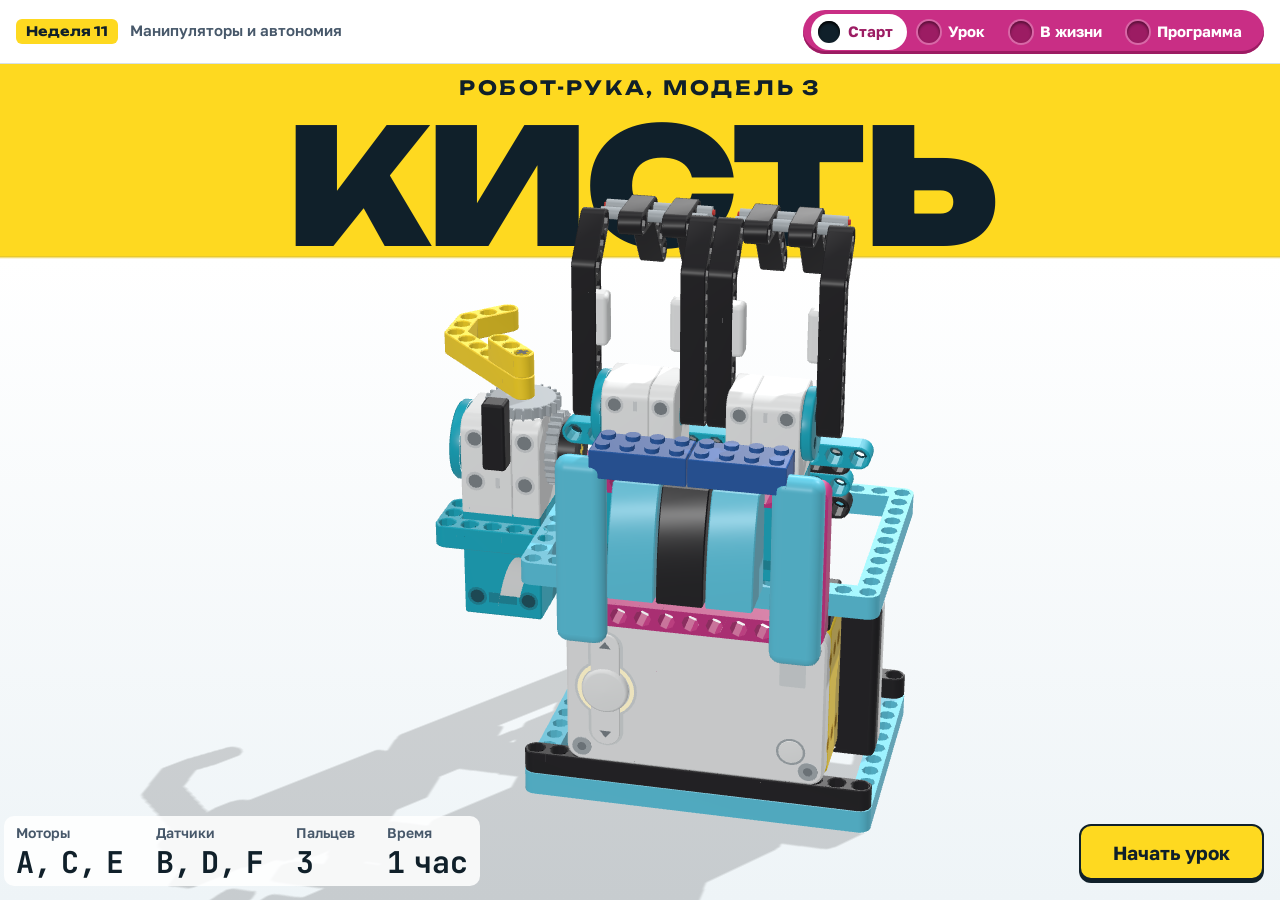
==== commit 144c3a9d: "Урок 11: исправления после ревью Модель: глаза датчика расстояния загораются в порядке блоков SPIKE," ====
--- a/index.html
+++ b/index.html
@@ -89,7 +89,7 @@
     <path d="M214 116h60l14 10h44l8 8-8 6h-48l-14-10h-56z" fill="#16151a" opacity="0.72"/>
     <circle cx="244" cy="112" r="4" fill="#fed920"/>
   </symbol>
-  <!-- Today's Кисть from the palm side: frames, hub, palm, two fingers of paired black liftarms, the yellow thumb on the left. -->
+  <!-- Today's Кисть from the back, as on the PDF cover: frames, hub screen, the cover, two fingers of paired black liftarms, the yellow thumb on the left. -->
   <symbol id="les-pic-hand" viewBox="4 2 172 196">
     <rect x="44" y="186" width="124" height="10" rx="4" fill="#7fd3e6" stroke="#10202a" stroke-width="2"/>
     <rect x="58" y="140" width="96" height="46" rx="5" fill="#eceded" stroke="#10202a" stroke-width="2"/>
@@ -174,7 +174,7 @@
       </dl>
     </article>
   </div>
-  <p class="les-was__sum"><b>Улучшить модель</b> — значит найти, что у неё получается плохо, и переделать именно это. У Роборуки и у захватов всё сжималось вместе, от одного мотора. У кисти каждый палец двигается сам.</p>
+  <p class="les-was__sum"><b>Улучшить модель</b> — значит найти, что у неё получается плохо, и переделать именно это. У Роборуки и у Захватов всё сжималось вместе, от одного мотора. У кисти каждый палец двигается сам.</p>
 </section>
 
 <section class="les-sec les-fing" id="les-fing" aria-labelledby="les-fing-title">
@@ -225,7 +225,7 @@
 <section class="les-sec les-hand" id="les-hand" aria-labelledby="les-hand-title">
   <div>
     <h2 id="les-hand-title">Наша кисть</h2>
-    <p class="les-lead">Нажми на часть: она останется яркой, а всё остальное станет прозрачным. Модель можно вращать.</p>
+    <p class="les-lead">Нажми на часть: она останется яркой, а всё остальное побледнеет. Модель можно вращать.</p>
   </div>
   <div class="les-hand__bench">
     <div class="les-hand__stage" id="les-hand-stage" role="img" aria-label="Трёхмерная модель кисти. Её можно вращать."></div>
@@ -244,7 +244,7 @@
         <thead><tr><th scope="col">Порт</th><th scope="col">Что подключено</th><th scope="col">Зачем</th></tr></thead>
         <tbody>
           <tr><th scope="row"><button type="button" class="les-port" data-part="fingerA" aria-label="Порт A: показать палец A">A</button></th><td>Средний мотор</td><td>Палец A</td></tr>
-          <tr><th scope="row"><button type="button" class="les-port" data-part="distance" aria-label="Порт B: показать датчик расстояния">B</button></th><td>Датчик расстояния</td><td>Смотрит назад. Программа автора его не использует</td></tr>
+          <tr><th scope="row"><button type="button" class="les-port" data-part="distance" aria-label="Порт B: показать датчик расстояния">B</button></th><td>Датчик расстояния</td><td>Смотрит из ладони. Программа автора его не использует</td></tr>
           <tr><th scope="row"><button type="button" class="les-port" data-part="fingerC" aria-label="Порт C: показать палец C">C</button></th><td>Средний мотор</td><td>Палец C, рядом с большим</td></tr>
           <tr><th scope="row"><button type="button" class="les-port" data-part="controls" aria-label="Порт D: показать датчики силы и цвета">D</button></th><td>Датчик силы</td><td>Кнопка: сгибает пальцы A и C</td></tr>
           <tr><th scope="row"><button type="button" class="les-port" data-part="thumb" aria-label="Порт E: показать большой палец">E</button></th><td>Большой мотор</td><td>Большой палец, через две шестерни</td></tr>
@@ -264,13 +264,23 @@
       <figcaption><b>Как двигается палец.</b> Весь палец поворачивается на оси своего мотора. Суставов внутри пальца нет: он жёсткий.</figcaption>
     </figure>
     <figure class="les-gears">
+      <!-- An oblique view, depth going up and right (pages 34–36): one gear stands on the motor's output, the other lies on the motor's
+           top and carries the thumb. Lying things go through matrix(1 0 -.42 .42 …): their "towards us" axis runs down and left. -->
       <svg viewBox="0 0 280 200" aria-hidden="true">
-        <g transform="translate(88 112)"><g id="les-gear-a"><path class="les-gears__wheel" id="les-gear-a-path"/><circle class="les-gears__hub" r="12"/><path class="les-gears__mark" d="M0-12v-18"/></g></g>
-        <g transform="translate(165 112)"><g id="les-gear-b"><path class="les-gears__wheel" id="les-gear-b-path" transform="rotate(3.75)"/><path class="les-gears__thumb les-gears__thumb--edge" d="M0 0V-70h-26"/><path class="les-gears__thumb" d="M0 0V-70h-26"/><circle class="les-gears__hub" r="12"/></g></g>
-        <text class="les-gears__lbl" x="62" y="190">мотор E</text>
-        <text class="les-gears__lbl" x="206" y="190">большой палец</text>
+        <path class="les-gears__motor les-gears__motor--top" d="M40 96h88l34-34H74z"/>
+        <path class="les-gears__motor les-gears__motor--side" d="M128 96l34-34v70l-34 34z"/>
+        <path class="les-gears__motor" d="M40 96h88v70H40z"/>
+        <g transform="translate(85.7 126.3)"><g data-stand><path class="les-gears__wheel les-gears__wheel--side"/></g></g>
+        <g transform="translate(84 128)"><g data-stand><path class="les-gears__wheel"/><circle class="les-gears__hub" r="9"/><path class="les-gears__mark" d="M0-9v-17"/></g></g>
+        <g transform="matrix(1 0 -.42 .42 97.4 85.6)"><g data-lie><path class="les-gears__wheel les-gears__wheel--side" transform="rotate(7.5)"/></g></g>
+        <g transform="matrix(1 0 -.42 .42 97.4 80.6)"><g data-lie><path class="les-gears__wheel" transform="rotate(7.5)"/><path class="les-gears__mark" d="M0 12v17"/></g></g>
+        <path class="les-gears__axle" d="M97.4 80.6V68.6"/>
+        <g transform="matrix(1 0 -.42 .42 97.4 74)"><circle class="les-gears__pin" r="11"/></g>
+        <g transform="matrix(1 0 -.42 .42 97.4 68.6)"><g data-lie><path class="les-gears__thumb les-gears__thumb--edge" d="M0 0H88"/><path class="les-gears__thumb" d="M0 0H88"/></g></g>
+        <text class="les-gears__lbl" x="84" y="192">мотор E</text>
+        <text class="les-gears__lbl" x="222" y="104">большой<tspan x="222" dy="18">палец</tspan></text>
       </svg>
-      <figcaption><b>Шестерни большого пальца.</b> Две одинаковые шестерни по 24 зуба: палец поворачивается на столько же градусов, сколько мотор, но в другую сторону.</figcaption>
+      <figcaption><b>Шестерни большого пальца.</b> Две одинаковые шестерни по 24 зуба сцеплены под прямым углом: одна стоит на оси мотора, другая лежит на моторе сверху. Так вращение передаётся за угол. Зубьев поровну, 1:1, поэтому палец поворачивается на столько же градусов, сколько мотор.</figcaption>
       <label class="les-range">Поверни мотор E<input type="range" id="les-gear" min="0" max="80" value="0"></label>
       <p class="les-gears__out" id="les-gear-out"></p>
     </figure>
@@ -343,7 +353,7 @@
       </div>
     </div>
     <div class="les-try" id="les-try">
-      <div class="les-try__stage" id="les-try-stage" role="img" aria-label="Трёхмерная модель кисти, вид со стороны оператора. Её можно вращать."></div>
+      <div class="les-try__stage" id="les-try-stage" role="img" aria-label="Трёхмерная модель кисти, вид со стороны ладони и большого пальца. Её можно вращать."></div>
       <div class="les-try__panel">
         <p class="les-try__lbl">Датчик силы D</p>
         <div class="les-switch les-switch--3" role="group" aria-label="Датчик силы D">
@@ -354,7 +364,7 @@
         <p class="les-try__lbl">Датчик цвета F</p>
         <button type="button" class="les-card" id="les-card" aria-pressed="false"><i></i>Красная карточка</button>
         <p class="les-try__read"><span>A <output id="les-pos-A">0</output>°</span><span>C <output id="les-pos-C">0</output>°</span><span>E <output id="les-pos-E">0</output>°</span></p>
-        <p class="les-try__hint">Попробуй: нажми слегка, потом сильно, потом отпусти. Оператор стоит сзади кисти: там датчики силы и цвета.</p>
+        <p class="les-try__hint">Попробуй: нажми слегка, потом сильно, потом отпусти. Датчики силы и цвета стоят со стороны ладони, там и работает человек.</p>
       </div>
     </div>
   </div>
@@ -430,7 +440,7 @@
 <section class="les-sec les-build" id="les-build" aria-labelledby="les-build-title">
   <div>
     <h2 id="les-build-title">Сборка и разборка</h2>
-    <p class="les-lead">Инструкция — PDF-файл у учителя: «робо рука 3 моторами и 3 датчиками». В приложении SPIKE этой модели нет. В инструкции 21 основной шаг. Пальцы, большой палец, рамку с датчиками и ладонь собирают отдельно, а потом ставят на место.</p>
+    <p class="les-lead">Инструкция — PDF-файл у учителя: «робо рука 3 моторами и 3 датчиками». В приложении SPIKE этой модели нет. В инструкции 21 основной шаг. Пальцы, большой палец, рамку с датчиками и накладку собирают отдельно, а потом ставят на место.</p>
     <p class="les-credit">Модель SPIKE Manipulator, автор Irwin Wu</p>
   </div>
   <div class="les-build__bench">
@@ -441,14 +451,14 @@
       <p id="les-stage-text"></p>
       <p class="les-build__parts"><b>Детали</b> <span id="les-stage-parts"></span></p>
       <div class="les-build__nav">
-        <button type="button" class="btn" id="les-stage-prev">Назад</button>
+        <button type="button" class="btn" id="les-stage-prev" disabled>Назад</button>
         <button type="button" class="btn btn--primary" id="les-stage-next">Дальше</button>
       </div>
     </div>
   </div>
   <ol class="les-rail" id="les-rail" aria-label="Этапы сборки, одно отверстие на шаг инструкции"></ol>
   <div class="les-build__how">
-    <p><b>Работаем в парах.</b> Ученик А собирает основу: основание, хаб, датчик расстояния и верхнюю раму. Ученик Б собирает отдельные блоки: пальцы, большой палец, рамку с датчиками и ладонь. Потом вместе ставите блоки на основу по шагам инструкции.</p>
+    <p><b>Работаем в парах.</b> Ученик А собирает основу: основание, хаб, датчик расстояния и верхнюю раму. Ученик Б собирает отдельные блоки: пальцы, большой палец, рамку с датчиками и накладку. Потом вместе ставят блоки на основу по шагам инструкции.</p>
     <p class="les-ports"><span>Палец A <b>A</b></span><span>Палец C <b>C</b></span><span>Большой палец <b>E</b></span><span>Расстояние <b>B</b></span><span>Сила <b>D</b></span><span>Цвет <b>F</b></span></p>
   </div>
   <div class="les-build__take">
@@ -480,7 +490,7 @@
       <svg class="les-ladder__pic" viewBox="0 0 172 196" aria-hidden="true"><use href="#les-pic-hand"/></svg>
       <h3>Автономия</h3>
       <p class="les-ladder__who">Решает машина</p>
-      <p><b>Неделя 11, датчики цвета и расстояния.</b> Машина сама замечает карточку или руку и сама решает, когда сжать и когда разжать.</p>
+      <p><b>Неделя 11, датчики цвета и расстояния.</b> Машина сама замечает руку или предмет и сама решает, когда сжать и когда разжать.</p>
       <p class="les-ladder__next">Сейчас у кисти решает человек: он жмёт кнопку и показывает карточку. С датчиком расстояния решать будет сама кисть.</p>
     </li>
   </ol>
--- a/css/lesson.css
+++ b/css/lesson.css
@@ -159,8 +159,16 @@
 @keyframes les-curl { 0%, 18% { transform: rotate(0); } 45%, 70% { transform: rotate(90deg); } 92%, 100% { transform: rotate(0); } }
 .les-how__rotor { fill: #fff; stroke: var(--ink); stroke-width: 2.5; }
 .les-how__axle { stroke: var(--ink); stroke-width: 3; stroke-linecap: round; }
+/* Strokes keep their width inside the squashed (lying) groups. */
+.les-gears__wheel, .les-gears__mark, .les-gears__thumb { vector-effect: non-scaling-stroke; }
+.les-gears__motor { fill: #4cc3d6; stroke: var(--ink); stroke-width: 2; stroke-linejoin: round; }
+.les-gears__motor--top { fill: #9fdeea; }
+.les-gears__motor--side { fill: #0b97ab; }
 .les-gears__wheel { fill: #c4cace; stroke: #6b7680; stroke-width: 1.5; stroke-linejoin: round; }
+.les-gears__wheel--side { fill: #8d969d; }
 .les-gears__hub { fill: var(--paper); stroke: var(--ink); stroke-width: 2.5; }
+.les-gears__axle { stroke: #6b7680; stroke-width: 5; }
+.les-gears__pin { fill: var(--black); }
 .les-gears__mark { stroke: var(--magenta); stroke-width: 5; stroke-linecap: round; }
 .les-gears__thumb { fill: none; stroke: var(--yellow); stroke-width: 12; stroke-linecap: round; stroke-linejoin: round; }
 .les-gears__thumb--edge { stroke: var(--ink); stroke-width: 17; }
@@ -190,7 +198,7 @@
 .blk__num { min-width: 2em; padding: 0.25em 0.6em; border-radius: 1em; background: #fff; color: #575e75; text-align: center; }
 .blk--hat { border-radius: 1.2em 0.3em 0.3em 0.3em; padding-top: 0.6em; }
 /* A stack: each block's tab sits in the notch of the block below. */
-.les-prog { display: flex; flex-direction: column; align-items: flex-start; font-size: clamp(12px, 0.6em, 17px); }
+.les-prog { display: flex; flex-direction: column; align-items: flex-start; font-size: clamp(10px, min(0.6em, 2.6vw), 17px); }  /* 2.6vw: the longest block fits a 400px phone on one line */
 .les-prog > .blk:not(:last-child)::after {
   content: ""; position: absolute; z-index: 1; left: 0.9em; bottom: -0.45em; width: 1.6em; height: 0.45em;
   background: var(--f); border: 1px solid var(--e); border-top: 0; border-radius: 0 0 0.3em 0.3em;
@@ -216,7 +224,8 @@
 .les-switch button { min-height: 52px; padding: 6px 8px; border: 0; background: var(--paper); font-size: 0.8em; font-weight: 800; line-height: 1.15; cursor: pointer; }
 .les-switch button + button { border-left: 3px solid var(--ink); }
 .les-switch button[aria-pressed="true"] { background: var(--magenta); color: #fff; }
-.les-switch button:focus-visible { outline-offset: -6px; outline-color: var(--yellow); }
+.les-switch button:focus-visible { outline-offset: -6px; outline-color: var(--ink); }
+.les-switch button[aria-pressed="true"]:focus-visible { outline-color: var(--yellow); }
 .les-card {
   display: inline-flex; align-items: center; gap: 12px; align-self: flex-start; min-height: 52px; padding: 6px 18px 6px 12px;
   border: 3px solid var(--ink); border-radius: 14px; background: var(--paper); font-size: 0.8em; font-weight: 800; cursor: pointer;
@@ -349,6 +358,9 @@
 
 /* ---------- Quiz ---------- */
 .les-quiz { background: var(--yellow); }
+/* The azure ring is too faint on yellow (about 2:1) for a projector. */
+.les-head :focus-visible, .les-quiz :focus-visible, .les-quiz .les-chips input:focus-visible + span,
+.les-ladder li:nth-child(2) :focus-visible { outline-color: var(--ink); }
 .les-quiz__head { display: flex; align-items: center; flex-wrap: wrap; gap: 8px 24px; }
 .les-quiz__pins { display: flex; gap: 8px; }
 .les-quiz__pins i {
--- a/css/program.css
+++ b/css/program.css
@@ -143,7 +143,7 @@
 .ports__sensors div { display: flex; align-items: baseline; gap: 6px; }
 .ports__sensors dt { font-weight: 800; }
 .ports__sensors dd { margin: 0; white-space: nowrap; }
-/* The person behind the hand: a card for the colour sensor, a hand for the distance sensor. */
+/* The person on the palm side: a card for the colour sensor, a hand for the distance sensor. */
 .person { grid-area: person; display: flex; flex-wrap: wrap; align-items: center; gap: 8px 18px; }
 .cards { display: flex; gap: 4px; }
 .cards button {
@@ -164,6 +164,7 @@
 }
 @container tasks (max-width: 460px) {
   .tasks__tab { height: auto; min-height: 32px; font-size: 12px; padding: 3px 4px; gap: 4px; }
+  .tasks__name { overflow-wrap: anywhere; hyphens: auto; }   /* «программу» is wider than an 85px tab */
   .tasks__pin { width: 14px; height: 14px; }
 }
 @container right (max-width: 500px) {
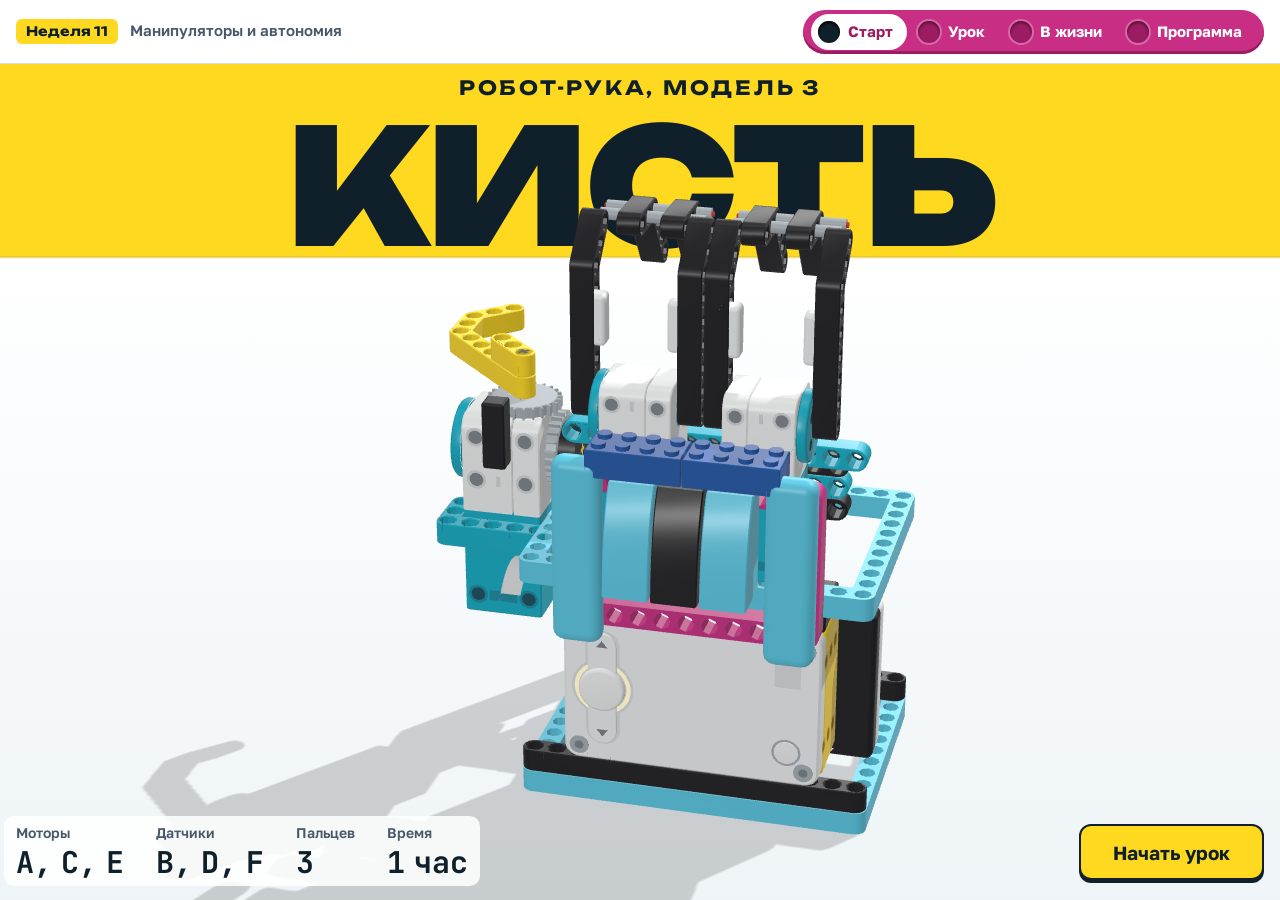
==== commit 96f222e6: "Урок 11: правки финальной проверки Колонка категорий в программе: на экранах 1366×768 и 1024×768 у н" ====
--- a/index.html
+++ b/index.html
@@ -114,7 +114,7 @@
 <header class="les-head">
   <div>
     <p class="les-head__kicker">Урок: робот-рука, модель 3. Многопальцевые захваты</p>
-    <h1>Манипуляторы и автономия</h1>
+    <h1>Манипуля&shy;торы и автономия</h1>
   </div>
   <div class="les-head__mid">
     <p class="les-head__goal"><b>Цель</b> Двух-трёхпальцевые захваты, улучшения модели, постройка личного захвата.</p>
--- a/css/blocks.css
+++ b/css/blocks.css
@@ -0,0 +1,67 @@
+/* scratch-blocks dressed as the SPIKE app: category column, palette, pickers and the in-page dialog. */
+.blocklyText, .blocklyHtmlInput, .blocklyFlyoutLabelText, .scratchNotePickerKeyLabel,
+.blocklyDropDownDiv .goog-menuitem, .blocklyWidgetDiv .goog-menuitem {
+  font-family: "Helvetica Neue", Helvetica, Arial, sans-serif;
+}
+.blocklyText { font-weight: 500; }
+.blocklyMainBackground { stroke: none; }
+
+/* SPIKE keeps white text readable on its bright blocks with a dark edge. Child selectors on purpose:
+   the next block in a stack is nested inside this block's group and must not inherit the edge. */
+:is([data-category="events"], [data-category="control"], [data-category="sensing"]) > .blocklyText,
+:is([data-category="events"], [data-category="control"], [data-category="sensing"]) > g > .blocklyDropdownText,
+:is([data-category="events"], [data-category="control"], [data-category="sensing"]) > [data-argument-type] > g > .blocklyDropdownText {
+  paint-order: stroke;
+  stroke: rgba(45, 45, 40, 0.65);
+  stroke-width: 2.4px;
+  stroke-linejoin: round;
+}
+.raSwatch > .blocklyPath { stroke: #fff; stroke-width: 1.5px; }
+
+/* Category column. */
+/* Its scrollbar would take 15 of the 64 px (Windows, Linux) and cover the labels: the column scrolls by wheel or touch. */
+.blocklyToolboxDiv { width: 64px; scrollbar-width: none; }
+.blocklyToolboxDiv::-webkit-scrollbar { display: none; }
+.scratchCategoryMenu { width: 64px; padding: 4px 0; color: #4a4a4a; font: 500 9px/1.15 "Helvetica Neue", Helvetica, Arial, sans-serif; }
+.scratchCategoryMenuItem { margin: 0 2px 2px; padding: 8px 0 7px; border-radius: 14px; }
+.scratchCategoryMenuItem:hover { color: #000 !important; background: #f7f7f7; }
+.scratchCategoryMenuItem.categorySelected { background: #f2f2f2; }
+.scratchCategoryMenuItem:focus-visible { outline: 3px solid var(--azure, #00adc4); outline-offset: -2px; border-radius: 14px; }
+.scratchCategoryItemBubble { width: 20px; height: 20px; border: 0; margin: 0 auto 5px; }
+.categorySelected .scratchCategoryItemBubble { opacity: 0.65; }
+.scratchCategoryMenuItemLabel { text-transform: uppercase; overflow: hidden; text-overflow: ellipsis; white-space: nowrap; }
+.scratchCategoryId-moremotor .scratchCategoryMenuItemLabel { white-space: normal; }
+
+/* handdelete.cur does not ship with the package. */
+.blocklyDragging.blocklyDraggingDelete, .blocklyToolboxDelete { cursor: not-allowed; }
+
+/* Palette. */
+.blocklyFlyoutBackground { fill-opacity: 1; }
+.blocklyFlyout { border-right: 1px solid #ececec; box-sizing: border-box; }
+.blocklyFlyoutLabelText { font-size: 22px; font-weight: 700; fill: #6f6f6f; }
+.blocklyFlyoutButtonBackground { stroke: #d0d0d0; stroke-width: 1.5px; fill: #fff; }
+.blocklyFlyoutButton:hover .blocklyFlyoutButtonBackground { fill: #f2f2f2; }
+.blocklyFlyoutButton .blocklyText { fill: #4a4a4a; font-size: 13pt; }
+
+/* Open menus: dark, white text, like the block they belong to. */
+.blocklyDropDownContent { max-height: 350px; }
+.blocklyDropDownDiv { border-radius: 8px; box-shadow: 0 2px 10px rgba(0, 0, 0, 0.3); }
+.blocklyDropDownDiv .goog-menuitem { font-size: 15px; font-weight: 500; padding: 6px 20px 6px 32px; min-height: 0; border-radius: 4px; }
+.blocklyDropDownDiv .goog-menuitem img { display: block; }
+/* The vendor stylesheet wants a sprites.png that does not ship with the package. */
+.blocklyDropDownDiv .goog-option-selected .goog-menuitem-checkbox,
+.blocklyDropDownDiv .goog-option-selected .goog-menuitem-icon {
+  background: url("data:image/svg+xml,%3Csvg xmlns='http://www.w3.org/2000/svg' viewBox='0 0 16 16'%3E%3Cpath d='M3 8.5 6.5 12 13 4.5' fill='none' stroke='%23fff' stroke-width='2' stroke-linecap='round' stroke-linejoin='round'/%3E%3C/svg%3E") no-repeat center !important;
+}
+
+/* Notes sit right above their stack, the leader line would only cross the block text. */
+.blocklyBubbleCanvas > g > line { display: none; }
+
+/* In-page dialog for names and confirmations. */
+.raDialog { width: min(420px, calc(100% - 32px)); padding: 24px; border: 2px solid var(--ink); border-radius: 16px; color: var(--ink); background: var(--paper); }
+.raDialog::backdrop { background: rgba(16, 32, 42, 0.45); }
+.raDialog h3 { font-size: 20px; margin-bottom: 12px; }
+.raDialog label { display: block; font-size: 17px; line-height: 1.4; }
+.raDialog input { display: block; width: 100%; margin-top: 10px; padding: 10px 12px; font: 500 18px var(--font-body); color: var(--ink); border: 2px solid var(--line); border-radius: 10px; }
+.raDialog input:focus { outline: none; border-color: var(--azure); }
+.raDialog__row { display: flex; justify-content: flex-end; gap: 12px; margin-top: 20px; }
--- a/css/program.css
+++ b/css/program.css
@@ -156,7 +156,7 @@
 .dist__name { flex: 0 1 auto; max-width: 112px; line-height: 1.15; }
 .dist input { flex: 1; min-width: 70px; margin: 0; accent-color: var(--azure-deep); }
 .dist output { min-width: 50px; font: 700 14px var(--font-mono); color: var(--ink); white-space: nowrap; }
-.prog__stage .no-webgl { inset: 12px 12px auto; }
+.prog__stage .no-webgl { inset: auto 12px 66px; }   /* above «Поднять кисть»: the object chips own the top */
 
 /* The splitter decides how wide each panel is, so these follow the panel, not the window. */
 @container tasks (max-width: 700px) {
@@ -166,6 +166,10 @@
   .tasks__tab { height: auto; min-height: 32px; font-size: 12px; padding: 3px 4px; gap: 4px; }
   .tasks__name { overflow-wrap: anywhere; hyphens: auto; }   /* «программу» is wider than an 85px tab */
   .tasks__pin { width: 14px; height: 14px; }
+  /* Task 2's table: four object columns of about 75 px. A long word («выскользнуло») wraps in its cell instead of widening the page. */
+  .tasks__table { font-size: 12px; }
+  .tasks__table th, .tasks__table td { padding-left: 2px; padding-right: 2px; overflow-wrap: anywhere; hyphens: auto; }
+  .tasks__table tr > :first-child { width: 17%; }
 }
 @container right (max-width: 500px) {
   .hubp { gap: 8px 10px; padding: 8px 8px 10px; }
